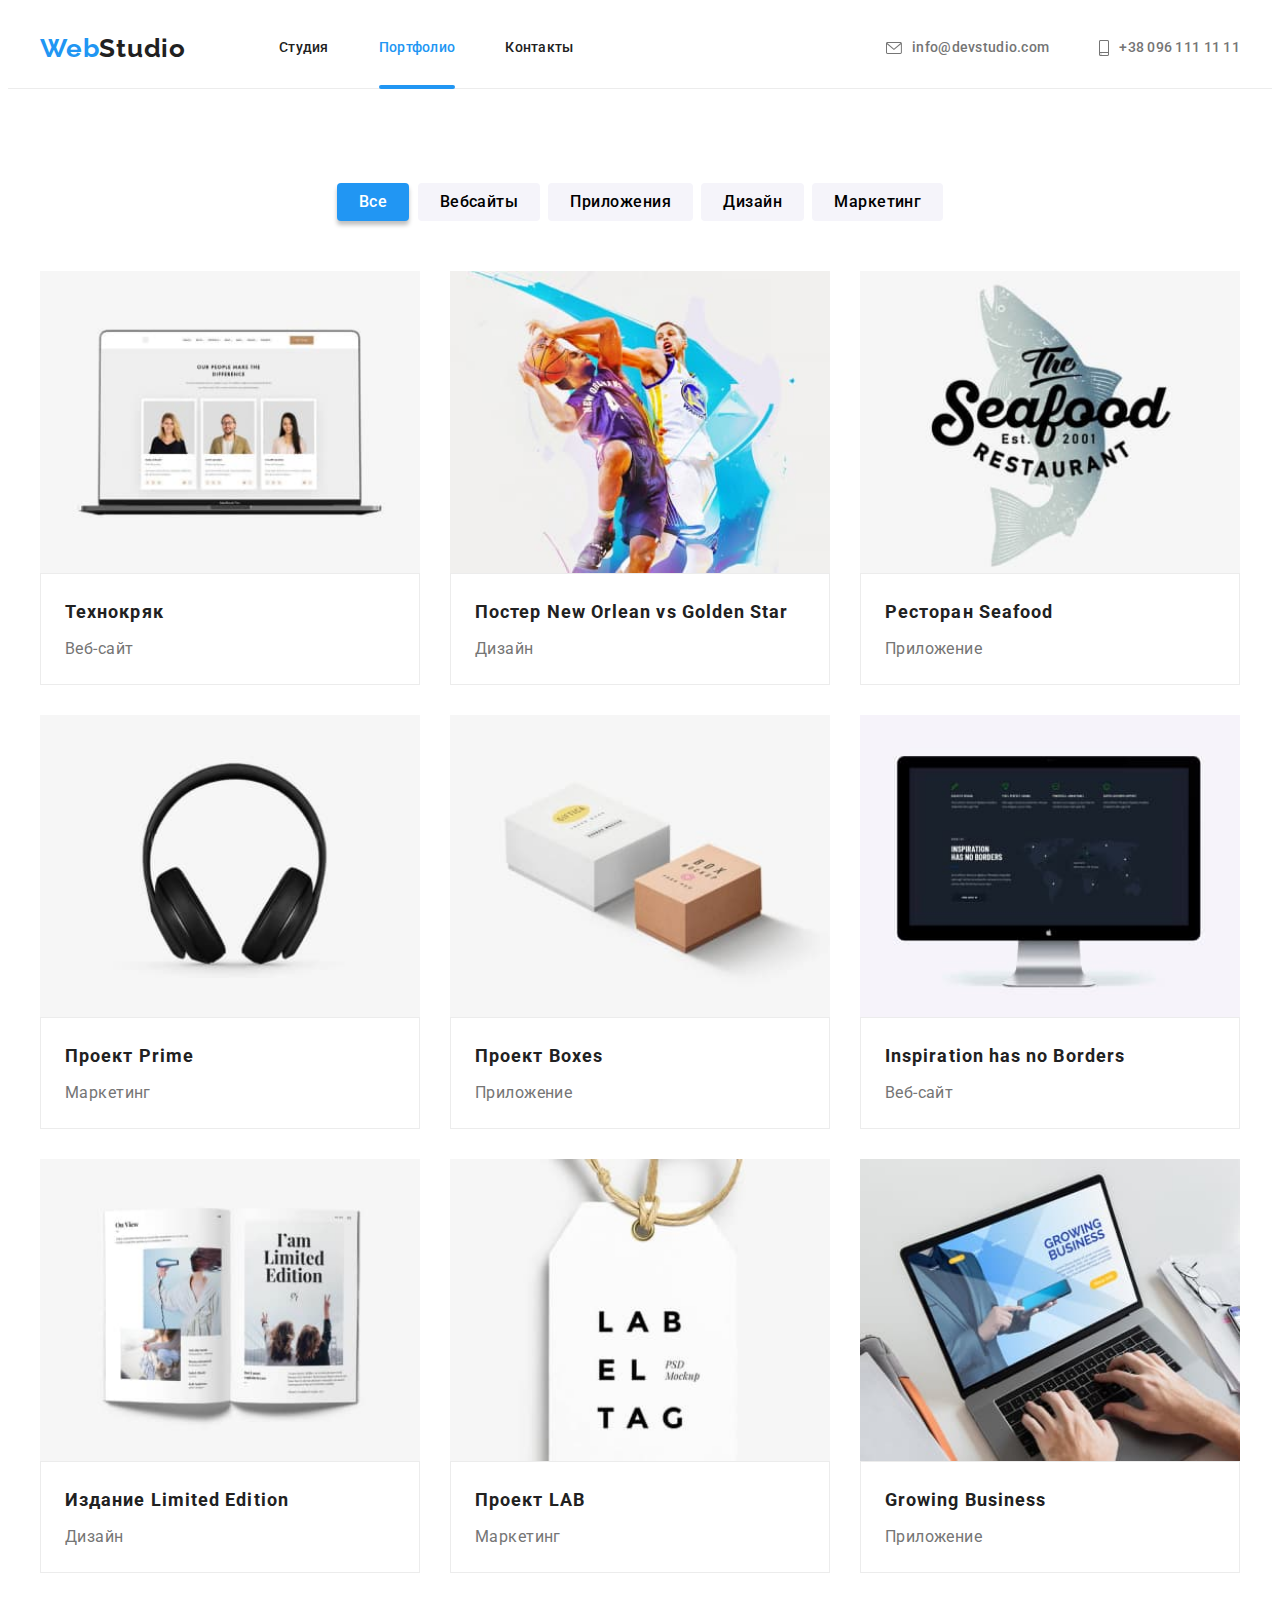
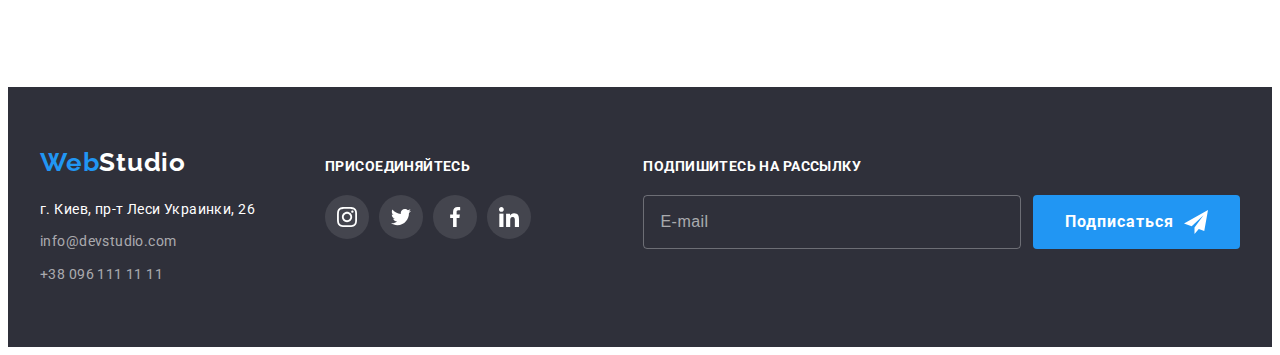
==== portfolio.html @ a0da3612 "копирует файлы проекта с предыдущей работы" ====
<!DOCTYPE html>
<html lang="ru">

<head>
    <meta http-equiv="X-UA-Compatible" content="IE=edge">
    <meta name="viewport" content="width=device-width, initial-scale=1.0">
    <title>Разработка сайтов - портфолио</title>
    <link rel="preconnect" href="https://fonts.googleapis.com">
    <link rel="preconnect" href="https://fonts.gstatic.com" crossorigin>
    <link href="https://fonts.googleapis.com/css2?family=Raleway:wght@700&family=Roboto:wght@400;500;700;900&display=swap"
    rel="stylesheet">
    <link rel="stylesheet" href="https://cdnjs.cloudflare.com/ajax/libs/modern-normalize/1.1.0/modern-normalize.min.css"
    integrity="sha512-wpPYUAdjBVSE4KJnH1VR1HeZfpl1ub8YT/NKx4PuQ5NmX2tKuGu6U/JRp5y+Y8XG2tV+wKQpNHVUX03MfMFn9Q=="
    crossorigin="anonymous" referrerpolicy="no-referrer" />
  <link rel="stylesheet" href="./css/reset.css">
  <link rel="stylesheet" href="./css/styles.css">
   
</head>

<body>
    <!-- раздел с логотипом, навигацией и контактами -->
  <header class="head">
    <div class="container header-container">
      <nav class="head-navigation">
        <a lang="en" class="link logo-link" href="./index.html">Web<span class="logo-header">Studio</span>
        </a>
        <ul class="list navigation-list">
          <li class="navigation-item"><a class="link navigation-link" href="./index.html">Студия</a></li>
          <li class="navigation-item"><a class="link navigation-link current" href="./portfolio.html">Портфолио</a></li>
          <li class="navigation-item"><a class="link navigation-link" href="">Контакты</a></li>
        </ul>
      </nav>
      <ul class="list contakts-list">
        <li class="contakts-item">
          <a class="link navigation-link" href="mailto:info@devstudio.com">
            <svg class="contakts-link-icon" width="16" height="12">
              <use href="./images/icons.svg#icon-envelope"></use>
            </svg>info@devstudio.com</a>
        </li>
        <li class="contakts-item">
          <a class="link navigation-link" href="tel:+380961111111">
            <svg class="contakts-link-icon" width="10" height="16">
              <use href="./images/icons.svg#icon-smartphone" width="10" height="16"></use>
            </svg>+38 096 111 11 11</a>
        </li>
      </ul>
    </div>
  </header>
    <!--секция - кнопки фильтры  -->
    <main class="catalog">
      <section class="section">
        <div class="container">
        <h1 class="catalog-title visually-hidden">Каталог наших работ</h1>
        <ul class="list catalog-btn-list">      
          <li class="catalog-item"><button type="button" class="catalog-button current-catalog-button">Все</button></li>
          <li class="catalog-item"><button type="button" class="catalog-button">Вебсайты</button></li>
          <li class="catalog-item"><button type="button" class="catalog-button">Приложения</button></li>
          <li class="catalog-item"><button type="button" class="catalog-button">Дизайн</button></li>
          <li class="catalog-item"><button type="button" class="catalog-button">Маркетинг</button></li>
        </ul>
        <ul class="list catalog-list">
            <li class="catalog-list-item">
                <a class="link catalog-list-item-link" href="" target="_blank" rel="noreferrer noopener nofollow">
                  <div class="catalog-item-wrap">
                    <img src="./images/portfolio1.jpg" alt="Сайт на экране раскрытого ультрабука" width="370" height="294">
                    <p class="catalog-list-img-text">Технокряк это современная площадка распространения коронавируса. Компании используют эту платформу для цифрового
                  шпионажа и атак на защищённые сервера конкурентов.</p>
                  </div>
                  <div class="catalog-list-item-caption">
                      <h2 class="title catalog-list-item-title">Технокряк</h2>
                      <p class="catalog-list-item-product">Веб-сайт</p>
                    </div>
                </a>
            </li>
            <li class="catalog-list-item">
                <a class="link catalog-list-item-link" href="" target="_blank" rel="noreferrer noopener nofollow">
                  <div class="catalog-item-wrap">
                  <img src="./images/portfolio2.jpg" alt="Два баскетболиста с мячом в прыжке" width="370" height="294">
                    <p class="catalog-list-img-text">Далеко-далеко за словесными, горами в стране гласных и согласных живут рыбные тексты. До семантика путь, знаках родного мир маленькая пояс моей домах. Парадигматическая запятой решила рукопись послушавшись обеспечивает lorem, встретил прямо от всех вопрос. Там, толку ручеек буквоград свое жизни семантика семь меня?Далеко-далеко за словесными горами в стране гласных и согласных живут рыбные тексты. Путь взгляд большого заглавных по всей ручеек приставка своих продолжил.</p>
                  </div>
                    <div class="catalog-list-item-caption">
                      <h2 class="title catalog-list-item-title">Постер New Orlean vs Golden Star</h2>
                      <p class="catalog-list-item-product">Дизайн</p>
                  </div>
                </a>
            </li>
            <li class="catalog-list-item">
                <a class="link catalog-list-item-link" href="" target="_blank" rel="noreferrer noopener nofollow">
                <div class="catalog-item-wrap">
                  <img src="./images/portfolio3.jpg" alt="Логотип ресторана на фоне рыбины" width="370" height="294">
                  <p class="catalog-list-img-text">Далеко-далеко за словесными горами в стране гласных и согласных живут рыбные тексты. Путь переписали имени ты? Щеке деревни взобравшись то диких агентство.</p>
                </div>
                  <div class="catalog-list-item-caption">
                  <h2 class="title catalog-list-item-title">Ресторан Seafood</h2>
                  <p class="catalog-list-item-product">Приложение</p>
                </div>
                </a>
            </li>
            <li class="catalog-list-item">
                <a class="link catalog-list-item-link" href="" target="_blank" rel="noreferrer noopener nofollow">
                  <div class="catalog-item-wrap">
                  <img src="./images/portfolio4.jpg" alt="Головные наушники черного цвета" width="370" height="294">
                  <p class="catalog-list-img-text">Далеко-далеко за словесными горами, в стране гласных и согласных живут рыбные тексты. Запятой родного дороге коварных рукопись всемогущая там свой не выйти.</p>
                  </div>
                  <div class="catalog-list-item-caption">
                  <h2 class="title catalog-list-item-title">Проект Prime</h2>
                  <p class="catalog-list-item-product">Маркетинг</p>
                </div>
                </a>
            </li>
            <li class="catalog-list-item">
                <a class="link catalog-list-item-link" href="" target="_blank" rel="noreferrer noopener nofollow">
                <div class="catalog-item-wrap">
                  <img src="./images/portfolio5.jpg" alt="Две прямоугольные коробки" width="370" height="294">
                  <p class="catalog-list-img-text">Далеко-далеко за словесными горами в стране гласных и согласных живут рыбные тексты. Ipsum оксмокс коварный домах рукопись даль маленький текстами рот грустный.</p>
                  </div>
                  <div class="catalog-list-item-caption">
                  <h2 class="title catalog-list-item-title">Проект Boxes</h2>
                  <p class="catalog-list-item-product">Приложение</p>
                </div>
                </a>
            </li>
            <li class="catalog-list-item">
                <a class="link catalog-list-item-link" href="" target="_blank" rel="noreferrer noopener nofollow">
                <div class="catalog-item-wrap">
                  <img src="./images/portfolio6.jpg" alt="Сайт на экране Аймак" width="370" height="294">
                  <p class="catalog-list-img-text">Далеко-далеко за словесными горами в стране гласных и согласных живут рыбные тексты. Рыбного рукописи ты своих повстречался ручеек переписали меня взгляд безопасную?</p>
                  </div>
                  <div class="catalog-list-item-caption">
                  <h2 class="title catalog-list-item-title">Inspiration has no Borders</h2>
                  <p class="catalog-list-item-product">Веб-сайт</p>
                </div>
                </a>
            </li>
            <li class="catalog-list-item">
                <a class="link catalog-list-item-link" href="" target="_blank" rel="noreferrer noopener nofollow">
                  <div class="catalog-item-wrap">
                  <img src="./images/portfolio7.jpg" alt="Раскрытая книга с иллюстрациями" width="370" height="294">
                  <p class="catalog-list-img-text">Далеко-далеко за словесными горами в стране гласных и согласных живут рыбные тексты. Последний ты коварный оксмокс на берегу имеет большой правилами заманивший своих.</p>
                  </div>
                  <div class="catalog-list-item-caption">
                  <h2 class="title catalog-list-item-title">Издание Limited Edition</h2>
                  <p class="catalog-list-item-product">Дизайн</p>
                </div>
                </a>
            </li>
            <li class="catalog-list-item">
                <a class="link catalog-list-item-link" href="" target="_blank" rel="noreferrer noopener nofollow">
                <div class="catalog-item-wrap">
                  <img src="./images/portfolio8.jpg" alt="Товарная бирка на веревочке" width="370" height="294">
                  <p class="catalog-list-img-text">Далеко-далеко за словесными горами в стране гласных и согласных живут рыбные тексты. Моей пояс жизни осталось, безопасную агентство живет собрал то своего?</p>
                  </div>
                  <div class="catalog-list-item-caption">
                  <h2 class="title catalog-list-item-title">Проект LAB</h2>
                  <p class="catalog-list-item-product">Маркетинг</p>
                </div>
                </a>
            </li>
            <li class="catalog-list-item">
                <a class="link catalog-list-item-link" href="" target="_blank" rel="noreferrer noopener nofollow">
                <div class="catalog-item-wrap">
                  <img src="./images/portfolio9.jpg" alt="Руки на клавиатуре ноутбука" width="370" height="294">
                  <p class="catalog-list-img-text">Далеко-далеко за словесными горами, в стране гласных и согласных живут
                     рыбные тексты. Океана что то там моей! Запятых подпоясал безопасную реторический власти?Далеко-далеко за словесными горами, в стране гласных и согласных живут
                    рыбные тексты. Океана что то там моей! Запятых подпоясал безопасную реторический власти?Далеко-далеко за словесными горами, в стране гласных и согласных живут
                    рыбные тексты. Океана что то там моей! Запятых подпоясал безопасную реторический власти?</p>
                 </div> 
                  <div class="catalog-list-item-caption">
                  <h2 class="title catalog-list-item-title">Growing Business</h2>
                  <p class="catalog-list-item-product">Приложение</p>
                </div>
                </a>
            </li>
        </ul>
        </div>
      </section>
    </main>
    <!-- Раздел со ссылкой-логотипом и контактными данными компании -->
  <footer class="foot">
    <div class="container foot-container">
      <div class="foot-cont-item">
        <a lang="en" class="link logo-link logo-link-bottom" href="./index.html">Web<span
            class="logo-footer">Studio</span>
        </a>
        <address class="foot-adrs">
          <ul class="list foot-adrs-list">
            <li class="foot-adrs-item">
              <a class="link foot-adrs-link" href="https://goo.gl/maps/9pCc8G5kGunAkQfJA" target="_blank"
                rel="noreferrer noopener nofollow">
                г. Киев, пр-т Леси Украинки, 26
              </a>
            </li>
            <li class="foot-adrs-item">
              <a class="link foot-adrs-link" href="mailto:info@devstudio.com">info@devstudio.com</a>
            </li>
            <li class="foot-adrs-item">
              <a class="link foot-adrs-link" href="tel:+380961111111">+38 096 111 11 11</a>
            </li>
          </ul>
        </address>
      </div>
      <div class="foot-cont-item">
        <h3 class="about-title foot-title">присоединяйтесь</h3>
        <ul class="member-social-list list">
          <li class="member-social-list-item">
            <a class="member-social-link" href="" target="_blank" rel="noreferrer noopener nofollow">
              <svg class="member-social-link-icon">
                <use href="./images/icons.svg#icon-instagram"></use>
              </svg>
            </a>
          </li>
          <li class="member-social-list-item">
            <a class="member-social-link" href="" target="_blank" rel="noreferrer noopener nofollow">
              <svg class="member-social-link-icon">
                <use href="./images/icons.svg#icon-twitter"></use>
              </svg>
            </a>
          </li>
          <li class="member-social-list-item">
            <a class="member-social-link" href="" target="_blank" rel="noreferrer noopener nofollow">
              <svg class="member-social-link-icon">
                <use href="./images/icons.svg#icon-facebook"></use>
              </svg>
            </a>
          </li>
          <li class="member-social-list-item">
            <a class="member-social-link" href="" target="_blank" rel="noreferrer noopener nofollow">
              <svg class="member-social-link-icon">
                <use href="./images/icons.svg#icon-linkedin"></use>
              </svg>
            </a>
          </li>
        </ul>
      </div>
      <div class="foot-cont-item">
        <h3 class="about-title foot-title">Подпишитесь на рассылку</h3>
        <form class="foot-subscription" action="#">
          <input type="email" class="foot-input" name="subscription-email" placeholder="E-mail" />
          <button class="btn subscription-button" type="submit">Подписаться
            <svg class="subscription-icon" width="24" height="24">
              <use href="./images/icons.svg#icon-icon-send"></use>
            </svg>
          </button>
        </form>
      </div>
    </div>
  </footer>
</body>

</html>
---- css/styles.css ----
:root {
  --textcolor: #212121;
  --textcolor2: #757575;
  --brandcolor: #2196f3;
  --backgroundcolor: #2f303a;
  --backgroundcolor2: #f5f4fa;
  --whitetextcolor: #fff;
  --herobtnfocuscolor: #188ce8;
  --footaddresscolor: rgba(255, 255, 255, 0.6);
  --footborderformcolor: rgba(255, 255, 255, 0.3);
  --sociallinkcolor: rgba(175, 177, 184, 1);
  --catalogbackgroundtext: rgba(33, 150, 243, 0.9);
  --item-background: rgba(47, 48, 58, 0.8);
  --modal-bordercolor: rgba(33, 33, 33, 0.2);
  --placeholder-color: rgba(117, 117, 117, 0.5);
  --transition1: 250ms cubic-bezier(0.4, 0, 0.2, 1);
}

body {
  font-family: 'Roboto', sans-serif;
  font-size: 14px;
  line-height: 1.71;
  letter-spacing: 00.03em;
  color: var(--textcolor2);
}

.link {
  text-decoration: none;
  color: inherit;
}

.visually-hidden {
  position: absolute;
  white-space: nowrap;
  width: 1px;
  height: 1px;
  overflow: hidden;
  border: 0;
  padding: 0;
  clip: rect(0 0 0 0);
  clip-path: inset(50%);
  margin: -1px;
}

.navigation-list {
  color: var(--textcolor);
}

.navigation-link {
  font-weight: 500;
  font-size: 14px;
  line-height: 1.14;
  letter-spacing: 0.02em;
  padding-top: 32px;
  padding-bottom: 32px;
  display: flex;
  align-items: center;
  transition: color var(--transition1);
}

.navigation-link:hover,
.navigation-link:focus {
  color: var(--brandcolor);
}
.current {
  color: var(--brandcolor);
  position: relative;
}

.current::after {
  content: '';
  width: 100%;
  height: 4px;
  border-radius: 2px;
  position: absolute;
  left: 0;
  bottom: 0;
  background-color: var(--brandcolor);
  margin-bottom: -1px;
}

.contakts-link-icon {
  margin-right: 10px;
  fill: currentColor;
}

.hero-title {
  font-weight: 900;
  font-size: 44px;
  line-height: 1.36;
  letter-spacing: 0.06em;
  text-transform: uppercase;
  max-width: 700px;
  margin-right: auto;
  margin-left: auto;
  margin-bottom: 30px;
}

.section-title {
  font-size: 36px;
  line-height: 1.17;
  text-align: center;
  color: var(--textcolor);
  margin-bottom: 50px;
}
.about-title {
  font-size: 14px;
  line-height: 1.14;
  text-transform: uppercase;
  margin-bottom: 10px;
}

.title {
  color: var(--textcolor);
}

.collective-item {
  font-size: 16px;
  line-height: 1.19;
  text-align: center;
  letter-spacing: 0.03em;
}
.collective-member {
  font-weight: 500;
  color: var(--textcolor);
  margin-bottom: 10px;
  font-size: 16px;
}

.collective {
  background-color: var(--backgroundcolor2);
  max-width: 1600px;
  margin: auto;
}
.collective-item {
  background-color: var(--whitetextcolor);
}
.logo-link {
  font-family: Raleway;
  font-weight: bold;
  font-size: 26px;
  line-height: 1.19;
  letter-spacing: 0.03em;
  color: var(--brandcolor);
}

.logo-header {
  color: var(--textcolor);
}
.logo-footer {
  color: var(--whitetextcolor);
}

.foot-adrs {
  font-style: normal;
}
.foot-adrs-item:not(:last-child) {
  margin-bottom: 9px;
}

.foot-adrs-link[target='_blank'] {
  color: var(--whitetextcolor);
}

.foot-adrs-link {
  color: var(--footaddresscolor);
  transition: color var(--transition1);
}

.foot-adrs-link:hover,
.foot-adrs-link:focus {
  color: var(--brandcolor);
}
.foot-title {
  color: var(--whitetextcolor);
  margin-bottom: 20px;
}
.foot-container {
  display: flex;
  align-items: baseline;
}
.foot-cont-item:last-child {
  margin-left: auto;
}
.foot-cont-item:not(:last-child) {
  margin-right: 70px;
}
.foot-subscription {
  display: flex;
}
.foot-input {
  width: 358px;
  height: 50px;
  border: 1px solid var(--footborderformcolor);
  border-radius: 4px;
  padding-left: 16px;
  color: var(--whitetextcolor);
  background-color: transparent;
  font-size: 16px;
  line-height: 1.25;
  letter-spacing: 0.03em;
  margin-right: 12px;
  transition: border-color var(--transition1);
  outline: none;
}
.foot-input::placeholder {
  color: var(--footaddresscolor);
}
.subscription-button {
  padding: 10px 28px;
  display: flex;
  align-items: center;
  text-align: center;
  color: var(--whitetextcolor);
}
.subscription-icon {
  margin-left: 10px;
}

.btn {
  font-family: inherit;
  font-weight: bold;
  font-size: 16px;
  line-height: 1.87;
  letter-spacing: 0.06em;
  color: var(--whitetextcolor);
  background-color: var(--brandcolor);
  cursor: pointer;
  padding: 10px 32px;
  border: none;
  border-radius: 4px;
  transition: background-color var(--transition1), box-shadow var(--transition1);
}

.btn:focus,
.btn:hover {
  background-color: var(--herobtnfocuscolor);
  box-shadow: 0px 4px 4px rgba(0, 0, 0, 0.15);
}

.catalog-list-item-title {
  font-size: 18px;
  line-height: 2;
  letter-spacing: 0.06em;
  margin-bottom: 4px;
}

.catalog-list-item-product {
  font-size: 16px;
  line-height: 1.87;
}

.catalog-button {
  font-family: inherit;
  background-color: var(--backgroundcolor2);
  cursor: pointer;
  font-weight: 500;
  font-size: 16px;
  line-height: 1.63;
  letter-spacing: 0.03em;
  border: none;
  border-radius: 4px;
  padding: 6px 22px;
  transition: color var(--transition1), box-shadow var(--transition1),
    background-color var(--transition1);
}

.catalog-button:hover,
.catalog-button:focus,
.current-catalog-button {
  background-color: var(--brandcolor);
  color: var(--whitetextcolor);
  box-shadow: 0px 4px 4px 0px rgba(0, 0, 0, 0.25);
}

.section {
  padding-top: 94px;
  padding-bottom: 94px;
}

.container {
  width: 1200px;
  padding-left: 15px;
  padding-right: 15px;
  margin: 0 auto;
}

.head {
  border-bottom: 1px solid #ececec;
}
.head .logo-link {
  margin-right: 93px;
}
.hero {
  color: var(--whitetextcolor);
  text-align: center;
  padding-top: 200px;
  padding-bottom: 200px;
  background-image: linear-gradient(rgba(47, 48, 58, 0.4), rgba(47, 48, 58, 0.4)),
    url(../images/hero.jpg);
  background-repeat: no-repeat;
  background-position: center;
  background-size: cover, auto;
  max-width: 1600px;
  margin: 0 auto;
}

.activity {
  padding-top: 0;
}

.foot {
  padding-bottom: 60px;
  padding-top: 60px;
  background-color: var(--backgroundcolor);
  color: var(--whitetextcolor);
  margin: 0 auto;
}

.catalog {
  padding-top: 0;
  padding-bottom: 20px;
}

.about-list {
  display: flex;
  flex-wrap: wrap;
  margin-left: -30px;
  margin-top: -30px;
}
.about-item {
  flex-basis: calc(100% / 4 - 30px);
  margin-top: 30px;
  margin-left: 30px;
}

.about-box-icon {
  background-color: var(--backgroundcolor2);
  border-radius: 4px;
  margin-bottom: 30px;
  text-align: center;
  padding: 25px 100px;
}

.activity-list {
  display: flex;
  flex-wrap: wrap;
  margin-left: -30px;
  margin-top: -30px;
}

.activity-item {
  margin-left: 30px;
  margin-top: 30px;
  flex-basis: calc(100% / 3 - 30px);

  position: relative;
}
.activity-item-text {
  font-size: 14px;
  line-height: 1.14;
  letter-spacing: 0.03em;
  text-transform: uppercase;
  text-align: center;
  position: absolute;
  padding: 27px;
  width: 100%;

  bottom: 0;
  background-color: var(--item-background);
  color: var(--whitetextcolor);
}

.collective-list {
  display: flex;
  flex-wrap: wrap;
  margin-left: -30px;
  margin-top: -30px;
}

.collective-item {
  margin-left: 30px;
  margin-top: 30px;
  flex-basis: calc(100% / 4 - 30px);
  border-bottom-left-radius: 5px;
  border-bottom-right-radius: 5px;
  box-shadow: 0 5px 5px -5px rgba(0, 0, 0, 0.5);
}
.collective-member-caption {
  padding-top: 30px;
  padding-bottom: 30px;
}
.member-social-list {
  display: flex;
  justify-content: center;
}
.member-social-list-item + .member-social-list-item {
  margin-left: 10px;
}
.member-social-link {
  width: 44px;
  height: 44px;
  background-color: var(--whitetextcolor);
  display: flex;
  justify-content: center;
  align-items: center;
  border-radius: 50%;
  transition: background-color var(--transition1);
}
.foot .member-social-link {
  background-color: rgba(255, 255, 255, 0.1);
}
.member-social-link-icon {
  width: 20px;
  height: 20px;
  fill: var(--sociallinkcolor);
  transition: fill var(--transition1);
}
.foot .member-social-link-icon {
  fill: var(--whitetextcolor);
}

.member-social-link:hover,
.member-social-link:focus {
  background-color: var(--brandcolor);
}
.member-social-link:hover .member-social-link-icon,
.member-social-link:focus .member-social-link-icon {
  fill: var(--whitetextcolor);
}
.collective-member-prof {
  margin-bottom: 16px;
}
.customer-section {
  padding-top: 94px;
  padding-bottom: 94px;
}
.customer-list {
  display: flex;
  flex-wrap: wrap;
  margin-left: -30px;
  margin-top: -30px;
}
.customer-list-item {
  margin-left: 30px;
  margin-top: 30px;
  flex-basis: calc(100% / 6 - 30px);
}
.customer-list-item-link {
  display: flex;
  align-items: center;
  justify-content: center;
  width: 100%;
  height: 92px;
  border-radius: 4px;
  border: 1px solid var(--sociallinkcolor);
  color: var(--sociallinkcolor);
  transition: color var(--transition1), border var(--transition1);
}

.customer-list-item-link-icon {
  fill: currentColor;
}

.customer-list-item-link:hover,
.customer-list-item-link:focus {
  color: var(--brandcolor);
  border: 1px solid var(--brandcolor);
}

.header-container {
  display: flex;
  align-items: center;
}

.head-navigation {
  display: flex;
  align-items: center;
}
.navigation-list {
  display: flex;
  align-items: center;
}

.contakts-list {
  display: inline-flex;
  align-items: center;
  margin-left: auto;
}

.navigation-item:not(:last-child),
.contakts-item:not(:last-child) {
  margin-right: 50px;
}

.catalog-btn-list {
  display: flex;
  justify-content: center;
  margin-bottom: 50px;
}
.catalog-item {
  min-width: 73px;
  min-height: 38px;
  border-radius: 4px;
}
.catalog-item:not(:last-child) {
  margin-right: 8px;
}

.catalog-list {
  display: flex;
  flex-wrap: wrap;
  margin-left: -30px;
  margin-top: -30px;
}
.catalog-list-item {
  margin-left: 30px;
  margin-top: 30px;
  flex-basis: calc(100% / 3 - 30px);
}
.catalog-list-item-link:hover .catalog-list-img-text,
.catalog-list-item-link:focus .catalog-list-img-text {
  transform: translateY(0);
}
.catalog-item-wrap {
  position: relative;
  overflow: hidden;
}
.catalog-list-img-text {
  position: absolute;
  top: 0;
  left: 0;
  background-color: var(--catalogbackgroundtext);
  color: var(--whitetextcolor);
  font-size: 18px;
  line-height: 1.55;
  padding: 63px 24px;
  height: 100%;
  transform: translateY(100%);
  transition: transform var(--transition1);
  overflow: auto;
}
.catalog-list-img-text::-webkit-scrollbar {
  width: 5px;
}

.catalog-list-img-text::-webkit-scrollbar-track {
  box-shadow: inset 0 0 6px rgba(0, 0, 0, 0.3);
}

.catalog-list-img-text::-webkit-scrollbar-thumb {
  background-color: var(--whitetextcolor);
  outline: 1px solid var(--textcolor2);
}
.catalog-list-item-link {
  display: flex;
  flex-direction: column;
  transition: box-shadow var(--transition1);
}

.catalog-list-item-link:hover,
.catalog-list-item-link:focus {
  box-shadow: 0px 1px 1px rgba(0, 0, 0, 0.12), 0px 4px 4px rgba(0, 0, 0, 0.06),
    1px 4px 6px rgba(0, 0, 0, 0.16);
}
.catalog-list-item-caption {
  padding: 20px 24px;
  border: 1px solid #ececec;
}
.foot .logo-link {
  margin-bottom: 20px;
  display: inline-block;
}

.backdrop {
  width: 100vw;
  height: 100vh;
  top: 0;
  position: fixed;
  background-color: hsla(0, 0%, 0%, 0.2);
  z-index: 1;
  opacity: 1;
  transition: opacity var(--transition1), visibility var(--transition1);
}
.backdrop.is-hidden {
  opacity: 0;
  pointer-events: none;
  visibility: hidden;
}
.backdrop.is-hidden .modal {
  transform: translate(-50%, -50%) scale(0.3);
}

.modal {
  width: 528px;
  min-height: 581px;
  background-color: var(--whitetextcolor);
  position: absolute;
  top: 50%;
  left: 50%;
  transform: translate(-50%, -50%) scale(1);
  border-radius: 4px;
  box-shadow: 0px 4px 4px 0px rgba(0, 0, 0, 0.25);
  transition: transform var(--transition1);
  padding: 40px;
}

.modal-close {
  width: 30px;
  height: 30px;
  border: 1px solid rgba(0, 0, 0, 0.1);
  border-radius: 50%;
  background-color: transparent;
  display: flex;
  align-items: center;
  justify-content: center;
  position: absolute;
  top: 8px;
  right: 8px;
  transition: border-color var(--transition1);
  outline: none;
}
.modal-close-icon {
  transition: fill var(--transition1);
}
.modal-close:focus,
.modal-close:hover {
  border-color: var(--brandcolor);
}
.modal-close:focus,
.modal-close:hover .modal-close-icon {
  fill: var(--brandcolor);
}

.is-hidden {
  opacity: 0;
  pointer-events: none;
  visibility: hidden;
}

.modal-text {
  text-align: center;
  font-weight: 700;
  font-size: 20px;
  line-height: 1.15;
  color: var(--textcolor);
  margin-bottom: 12px;
}
.form-field {
  margin-bottom: 10px;
}

.form-input {
  width: 100%;
  height: 40px;
  border: 1px solid var(--modal-bordercolor);
  border-radius: 4px;
  padding-left: 42px;
  color: var(--textcolor);
  transition: border-color var(--transition1);
  outline: none;
}
.form-input:focus,
.form-text:focus,
.form-input:hover,
.form-text:hover,
.foot-input:hover,
.foot-input:focus {
  border-color: var(--brandcolor);
}
.form-input:focus + .input-icon,
.form-input:hover + .input-icon {
  fill: var(--brandcolor);
}
.form-text::placeholder {
  color: var(--placeholder-color);
}
.input-text {
  font-size: 12px;
  line-height: 1.17;
  letter-spacing: 0.01em;
  display: block;
  margin-bottom: 4px;
}
.form-text {
  width: 100%;
  height: 120px;
  border: 1px solid var(--modal-bordercolor);
  border-radius: 4px;
  padding-left: 16px;
  padding-top: 10px;
  color: var(--textcolor);
  resize: none;
  outline: none;
}
.form-textarea {
  margin-bottom: 20px;
}
.modal-button {
  padding: 10px 55px;
  display: block;
  margin: 0 auto;
}

.input-wrap {
  position: relative;
}
.input-icon {
  position: absolute;
  left: 12px;
  top: 50%;
  transform: translateY(-50%);
  transition: fill var(--transition1);
}
.agreement-link {
  color: var(--brandcolor);
  text-decoration-line: underline;
}
.checkbox-field {
  margin-bottom: 30px;
}
.checkbox-input:checked + .check-text .checkbox-wrap {
  background-color: var(--brandcolor);
  border: none;
}
.checkbox-input:focus + .check-text .checkbox-wrap {
  border-color: var(--brandcolor);
}
.checkbox-wrap {
  width: 16px;
  height: 15px;
  border: 2px solid var(--textcolor);
  border-radius: 2px;
  margin-right: 8px;
  display: flex;
  align-items: center;
  justify-content: center;
  transition: border-color var(--transition1);
}
.checkbox-wrap:hover {
  border-color: var(--brandcolor);
}

.check-text {
  text-shadow: 0px 4px 4px rgba(0, 0, 0, 0.25);
  display: flex;
  align-items: center;
  justify-content: center;
}
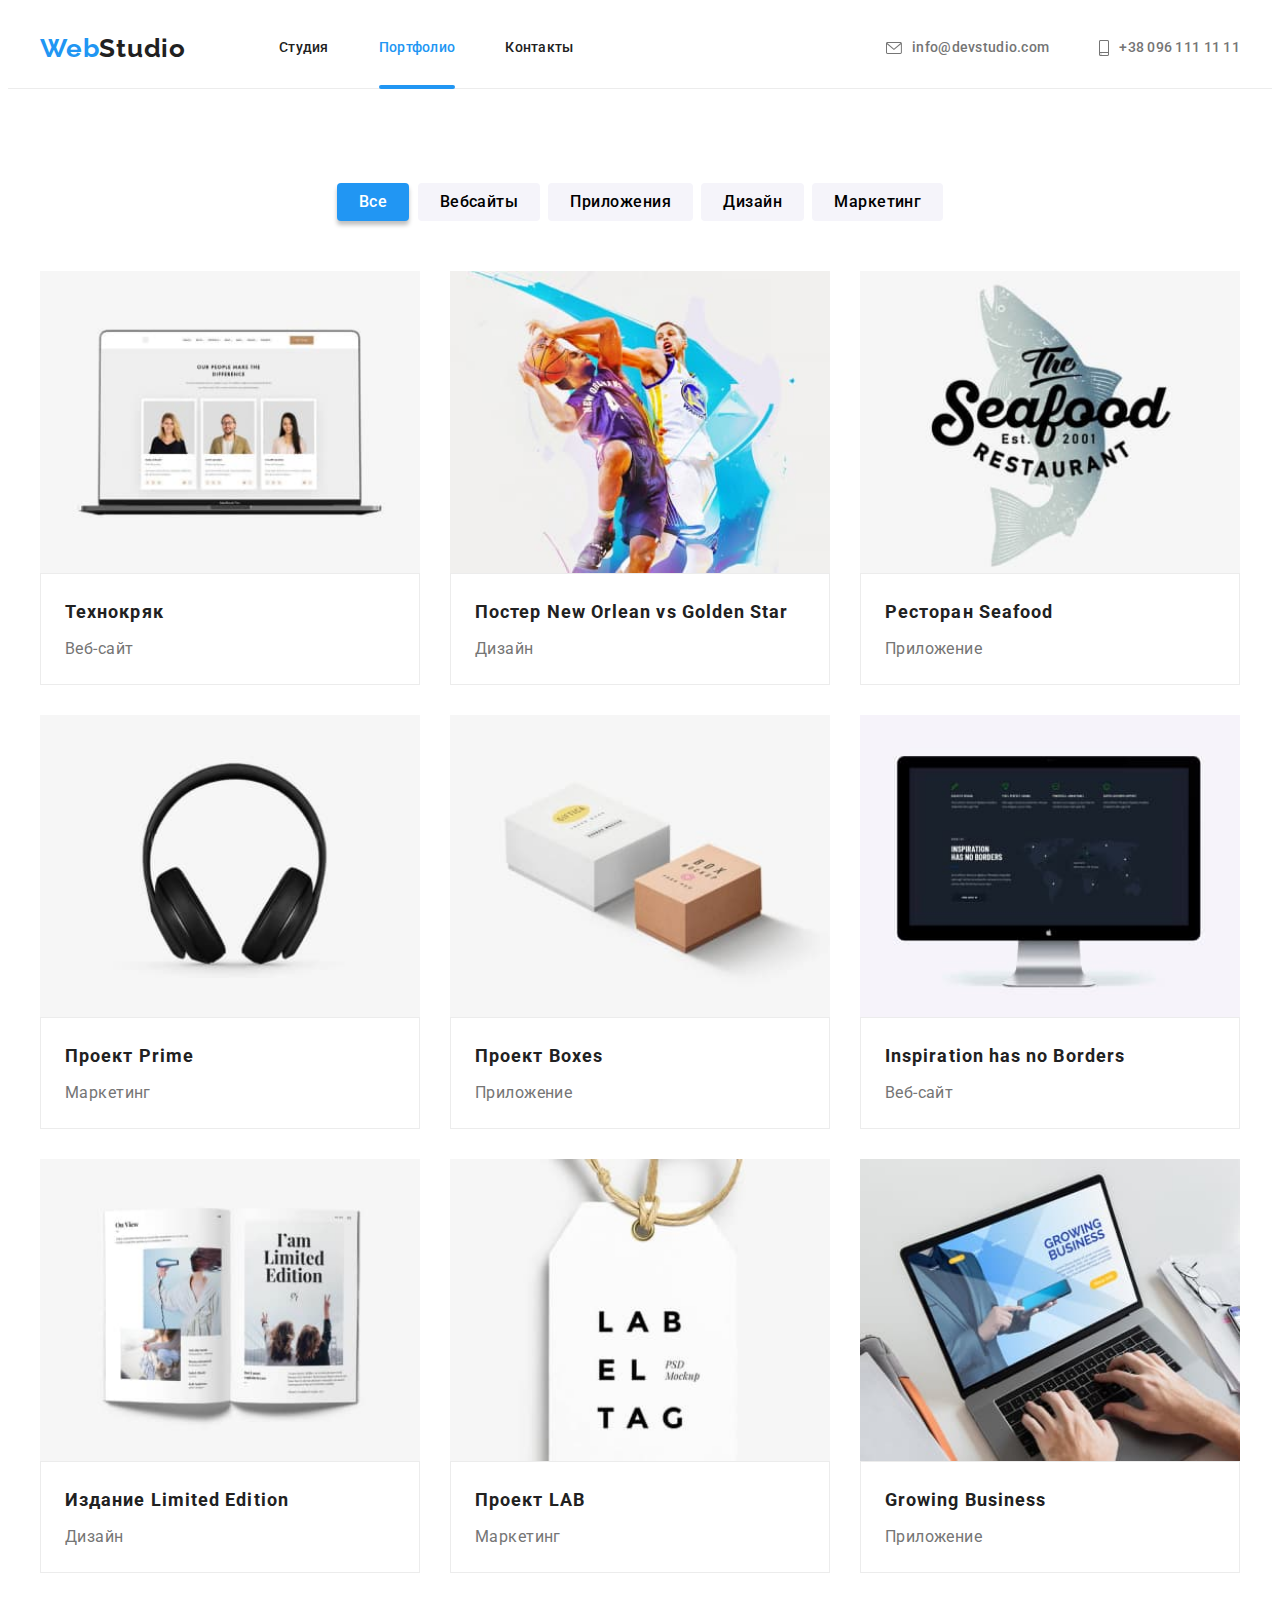
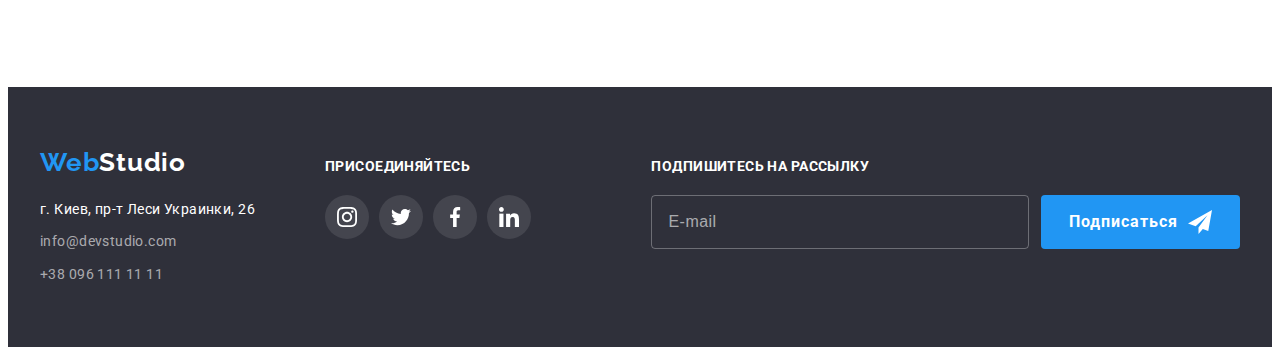
==== commit 552a3d5c: "подключает SASS" ====
--- a/portfolio.html
+++ b/portfolio.html
@@ -12,8 +12,9 @@
     <link rel="stylesheet" href="https://cdnjs.cloudflare.com/ajax/libs/modern-normalize/1.1.0/modern-normalize.min.css"
     integrity="sha512-wpPYUAdjBVSE4KJnH1VR1HeZfpl1ub8YT/NKx4PuQ5NmX2tKuGu6U/JRp5y+Y8XG2tV+wKQpNHVUX03MfMFn9Q=="
     crossorigin="anonymous" referrerpolicy="no-referrer" />
-  <link rel="stylesheet" href="./css/reset.css">
-  <link rel="stylesheet" href="./css/styles.css">
+  
+ 
+  <link rel="stylesheet" href="./css/main.min.css">
    
 </head>
 
@@ -46,13 +47,13 @@
       </ul>
     </div>
   </header>
-    <!--секция - кнопки фильтры  -->
+    <!--catalog  -->
     <main class="catalog">
       <section class="section">
         <div class="container">
         <h1 class="catalog-title visually-hidden">Каталог наших работ</h1>
         <ul class="list catalog-btn-list">      
-          <li class="catalog-item"><button type="button" class="catalog-button current-catalog-button">Все</button></li>
+          <li class="catalog-item"><button type="button" class="catalog-button catalog-button-current">Все</button></li>
           <li class="catalog-item"><button type="button" class="catalog-button">Вебсайты</button></li>
           <li class="catalog-item"><button type="button" class="catalog-button">Приложения</button></li>
           <li class="catalog-item"><button type="button" class="catalog-button">Дизайн</button></li>
--- a/css/main.min.css
+++ b/css/main.min.css
@@ -0,0 +1,2 @@
+:root{--textcolor: #212121;--textcolor2: #757575;--brandcolor: #2196f3;--backgroundcolor: #2f303a;--backgroundcolor2: #f5f4fa;--whitetextcolor: #fff;--herobtnfocuscolor: #188ce8;--footaddresscolor: rgba(255, 255, 255, 0.6);--footborderformcolor: rgba(255, 255, 255, 0.3);--sociallinkcolor: rgba(175, 177, 184, 1);--catalogbackgroundtext: rgba(33, 150, 243, 0.9);--item-background: rgba(47, 48, 58, 0.8);--modal-bordercolor: rgba(33, 33, 33, 0.2);--placeholder-color: rgba(117, 117, 117, 0.5);--transition1: 250ms cubic-bezier(0.4, 0, 0.2, 1)}.visually-hidden{position:absolute;white-space:nowrap;width:1px;height:1px;overflow:hidden;border:0;padding:0;clip:rect(0 0 0 0);clip-path:inset(50%);margin:-1px}p,h1,h2,h3,h4,h5,h6{margin:0}ul,ol{margin:0;padding:0;padding-left:0}img{display:block;width:100%;height:auto}button{cursor:pointer}body{font-family:'Roboto', sans-serif;font-size:14px;line-height:1.71;letter-spacing:00.03em;color:var(--textcolor2)}.section{padding-top:94px;padding-bottom:94px}.title{color:var(--textcolor)}.section-title{font-size:36px;line-height:1.17;text-align:center;color:var(--textcolor);margin-bottom:50px}.link{text-decoration:none;color:inherit}.list{list-style:none}.member-social-list{display:flex;justify-content:center}.member-social-list-item+.member-social-list-item{margin-left:10px}.member-social-link-icon{width:20px;height:20px;fill:var(--sociallinkcolor);transition:fill var(--transition1)}.member-social-link:hover .member-social-link-icon,.member-social-link:focus .member-social-link-icon{fill:var(--whitetextcolor)}.foot .member-social-link-icon{fill:var(--whitetextcolor)}.foot .member-social-link{background-color:rgba(255,255,255,0.1)}.member-social-link{width:44px;height:44px;background-color:var(--whitetextcolor);display:flex;justify-content:center;align-items:center;border-radius:50%;transition:background-color var(--transition1)}.member-social-link:hover,.member-social-link:focus{background-color:var(--brandcolor)}.container{width:1200px;padding-left:15px;padding-right:15px;margin:0 auto}.logo-link{font-family:Raleway;font-weight:bold;font-size:26px;line-height:1.19;letter-spacing:0.03em;color:var(--brandcolor)}.logo-header{color:var(--textcolor)}.head .logo-link{margin-right:93px}.foot .logo-link{margin-bottom:20px;display:inline-block}.logo-footer{color:var(--whitetextcolor)}.head{border-bottom:1px solid #ececec}.header-container{display:flex;align-items:center}.head-navigation{display:flex;align-items:center}.navigation-list{display:flex;align-items:center}.contakts-list{display:inline-flex;align-items:center;margin-left:auto}.navigation-item:not(:last-child){margin-right:50px}.contakts-item:not(:last-child){margin-right:50px}.navigation-list{color:var(--textcolor)}.navigation-link{font-weight:500;font-size:14px;line-height:1.14;letter-spacing:0.02em;padding-top:32px;padding-bottom:32px;display:flex;align-items:center;transition:color var(--transition1)}.navigation-link:hover,.navigation-link:focus{color:var(--brandcolor)}.current{color:var(--brandcolor);position:relative}.current::after{content:'';width:100%;height:4px;border-radius:2px;position:absolute;left:0;bottom:0;background-color:var(--brandcolor);margin-bottom:-1px}.contakts-link-icon{margin-right:10px;fill:currentColor}.hero{color:var(--whitetextcolor);text-align:center;padding-top:200px;padding-bottom:200px;background-image:linear-gradient(rgba(47,48,58,0.4), rgba(47,48,58,0.4)),url(../images/hero.jpg);background-repeat:no-repeat;background-position:center;background-size:cover, auto;max-width:1600px;margin:0 auto}.hero-title{font-weight:900;font-size:44px;line-height:1.36;letter-spacing:0.06em;text-transform:uppercase;max-width:700px;margin-right:auto;margin-left:auto;margin-bottom:30px}.btn{font-family:inherit;font-weight:bold;font-size:16px;line-height:1.87;letter-spacing:0.06em;color:var(--whitetextcolor);background-color:var(--brandcolor);cursor:pointer;padding:10px 32px;border:none;border-radius:4px;transition:background-color var(--transition1),box-shadow var(--transition1)}.btn:focus,.btn:hover{background-color:var(--herobtnfocuscolor);box-shadow:0px 4px 4px rgba(0,0,0,0.15)}.subscription-button{padding:10px 28px;display:flex;align-items:center;text-align:center;color:var(--whitetextcolor)}.modal-button{padding:10px 55px;display:block;margin:0 auto}.about-title{font-size:14px;line-height:1.14;text-transform:uppercase;margin-bottom:10px}.about-list{display:flex;flex-wrap:wrap;margin-left:-30px;margin-top:-30px}.about-item{flex-basis:calc(100% / 4 - 30px);margin-top:30px;margin-left:30px}.about-box-icon{background-color:var(--backgroundcolor2);border-radius:4px;margin-bottom:30px;text-align:center;padding:25px 100px}.activity{padding-top:0}.activity-list{display:flex;flex-wrap:wrap;margin-left:-30px;margin-top:-30px}.activity-item{margin-left:30px;margin-top:30px;flex-basis:calc(100% / 3 - 30px);position:relative}.activity-item-text{font-size:14px;line-height:1.14;letter-spacing:0.03em;text-transform:uppercase;text-align:center;position:absolute;padding:27px;width:100%;bottom:0;background-color:var(--item-background);color:var(--whitetextcolor)}.collective{background-color:var(--backgroundcolor2);max-width:1600px;margin:auto}.collective-list{display:flex;flex-wrap:wrap;margin-left:-30px;margin-top:-30px}.collective-item{font-size:16px;line-height:1.19;text-align:center;letter-spacing:0.03em;background-color:var(--whitetextcolor)}.collective-member{font-weight:500;color:var(--textcolor);margin-bottom:10px;font-size:16px}.collective-item{margin-left:30px;margin-top:30px;flex-basis:calc(100% / 4 - 30px);border-bottom-left-radius:5px;border-bottom-right-radius:5px;box-shadow:0 5px 5px -5px rgba(0,0,0,0.5)}.collective-member-caption{padding-top:30px;padding-bottom:30px}.collective-member-prof{margin-bottom:16px}.customer-section{padding-top:94px;padding-bottom:94px}.customer-list{display:flex;flex-wrap:wrap;margin-left:-30px;margin-top:-30px}.customer-list-item{margin-left:30px;margin-top:30px;flex-basis:calc(100% / 6 - 30px)}.customer-list-item-link-icon{fill:currentColor}.customer-list-item-link{display:flex;align-items:center;justify-content:center;width:100%;height:92px;border-radius:4px;border:1px solid var(--sociallinkcolor);color:var(--sociallinkcolor);transition:color var(--transition1),border var(--transition1)}.customer-list-item-link:hover,.customer-list-item-link:focus{color:var(--brandcolor);border:1px solid var(--brandcolor)}.foot{padding-bottom:60px;padding-top:60px;background-color:var(--backgroundcolor);color:var(--whitetextcolor);margin:0 auto}.foot-adrs{font-style:normal}.foot-adrs-item:not(:last-child){margin-bottom:9px}.foot-adrs-link[target='_blank']{color:var(--whitetextcolor)}.foot-adrs-link{color:var(--footaddresscolor);transition:color var(--transition1)}.foot-adrs-link:hover,.foot-adrs-link:focus{color:var(--brandcolor)}.foot-title{color:var(--whitetextcolor);margin-bottom:20px}.foot-container{display:flex;align-items:baseline}.foot-cont-item:last-child{margin-left:auto}.foot-cont-item:not(:last-child){margin-right:70px}.foot-subscription{display:flex}.foot-input{width:358px;height:50px;border:1px solid var(--footborderformcolor);border-radius:4px;padding-left:16px;color:var(--whitetextcolor);background-color:transparent;font-size:16px;line-height:1.25;letter-spacing:0.03em;margin-right:12px;transition:border-color var(--transition1);outline:none}.foot-input::placeholder{color:var(--footaddresscolor)}.foot-input:hover,.foot-input:focus{border-color:var(--brandcolor)}.subscription-icon{margin-left:10px}.catalog-button{font-family:inherit;background-color:var(--backgroundcolor2);cursor:pointer;font-weight:500;font-size:16px;line-height:1.63;letter-spacing:0.03em;border:none;border-radius:4px;padding:6px 22px;transition:color var(--transition1),box-shadow var(--transition1),background-color var(--transition1)}.catalog-button:hover,.catalog-button:focus,.catalog-button-current{background-color:var(--brandcolor);color:var(--whitetextcolor);box-shadow:0px 4px 4px 0px rgba(0,0,0,0.25)}.catalog-list-item-title{font-size:18px;line-height:2;letter-spacing:0.06em;margin-bottom:4px}.catalog-list-item-product{font-size:16px;line-height:1.87}.catalog{padding-top:0;padding-bottom:20px}.catalog-btn-list{display:flex;justify-content:center;margin-bottom:50px}.catalog-item{min-width:73px;min-height:38px;border-radius:4px}.catalog-item:not(:last-child){margin-right:8px}.catalog-list{display:flex;flex-wrap:wrap;margin-left:-30px;margin-top:-30px}.catalog-list-item{margin-left:30px;margin-top:30px;flex-basis:calc(100% / 3 - 30px)}.catalog-item-wrap{position:relative;overflow:hidden}.catalog-list-img-text{position:absolute;top:0;left:0;background-color:var(--catalogbackgroundtext);color:var(--whitetextcolor);font-size:18px;line-height:1.55;padding:63px 24px;height:100%;transform:translateY(100%);transition:transform var(--transition1);overflow:auto}.catalog-list-img-text::-webkit-scrollbar{width:5px}.catalog-list-img-text::-webkit-scrollbar-track{box-shadow:inset 0 0 6px rgba(0,0,0,0.3)}.catalog-list-img-text::-webkit-scrollbar-thumb{background-color:var(--whitetextcolor);outline:1px solid var(--textcolor2)}.catalog-list-item-link:hover .catalog-list-img-text,.catalog-list-item-link:focus .catalog-list-img-text{transform:translateY(0)}.catalog-list-item-link{display:flex;flex-direction:column;transition:box-shadow var(--transition1)}.catalog-list-item-link:hover,.catalog-list-item-link:focus{box-shadow:0px 1px 1px rgba(0,0,0,0.12),0px 4px 4px rgba(0,0,0,0.06),1px 4px 6px rgba(0,0,0,0.16)}.catalog-list-item-caption{padding:20px 24px;border:1px solid #ececec}.backdrop{width:100vw;height:100vh;top:0;position:fixed;background-color:rgba(0,0,0,0.2);z-index:1;opacity:1;transition:opacity var(--transition1),visibility var(--transition1)}.is-hidden{opacity:0;pointer-events:none;visibility:hidden}.backdrop.is-hidden .modal{transform:translate(-50%, -50%) scale(0.3)}.modal{width:528px;min-height:581px;background-color:var(--whitetextcolor);position:absolute;top:50%;left:50%;transform:translate(-50%, -50%) scale(1);border-radius:4px;box-shadow:0px 4px 4px 0px rgba(0,0,0,0.25);transition:transform var(--transition1);padding:40px}.modal-close-icon{transition:fill var(--transition1)}.modal-close:focus .modal-close-icon,.modal-close:hover .modal-close-icon{fill:var(--brandcolor)}.modal-close{width:30px;height:30px;border:1px solid rgba(0,0,0,0.1);border-radius:50%;background-color:transparent;display:flex;align-items:center;justify-content:center;position:absolute;top:8px;right:8px;transition:border-color var(--transition1);outline:none}.modal-close:focus,.modal-close:hover{border-color:var(--brandcolor)}.modal-text{text-align:center;font-weight:700;font-size:20px;line-height:1.15;color:var(--textcolor);margin-bottom:12px}.form-field{margin-bottom:10px}.form-input{width:100%;height:40px;border:1px solid var(--modal-bordercolor);border-radius:4px;padding-left:42px;color:var(--textcolor);transition:border-color var(--transition1);outline:none}.form-input:focus,.form-input:hover{border-color:var(--brandcolor)}.input-text{font-size:12px;line-height:1.17;letter-spacing:0.01em;display:block;margin-bottom:4px}.form-text{width:100%;height:120px;border:1px solid var(--modal-bordercolor);border-radius:4px;padding-left:16px;padding-top:10px;color:var(--textcolor);resize:none;outline:none}.form-text:focus,.form-text:hover{border-color:var(--brandcolor)}.form-text::placeholder{color:var(--placeholder-color)}.form-textarea{margin-bottom:20px}.input-wrap{position:relative}.input-icon{position:absolute;left:12px;top:50%;transform:translateY(-50%);transition:fill var(--transition1)}.form-input:focus+.input-icon,.form-input:hover+.input-icon{fill:var(--brandcolor)}.agreement-link{color:var(--brandcolor);text-decoration-line:underline}.checkbox-field{margin-bottom:30px}.checkbox-wrap{width:16px;height:15px;border:2px solid var(--textcolor);border-radius:2px;margin-right:8px;display:flex;align-items:center;justify-content:center;transition:border-color var(--transition1)}.checkbox-wrap:hover{border-color:var(--brandcolor)}.checkbox-input:checked+.check-text .checkbox-wrap{background-color:var(--brandcolor);border:none}.checkbox-input:focus+.check-text .checkbox-wrap{border-color:var(--brandcolor)}.check-text{text-shadow:0px 4px 4px rgba(0,0,0,0.25);display:flex;align-items:center;justify-content:center}
+/*# sourceMappingURL=main.min.css.map */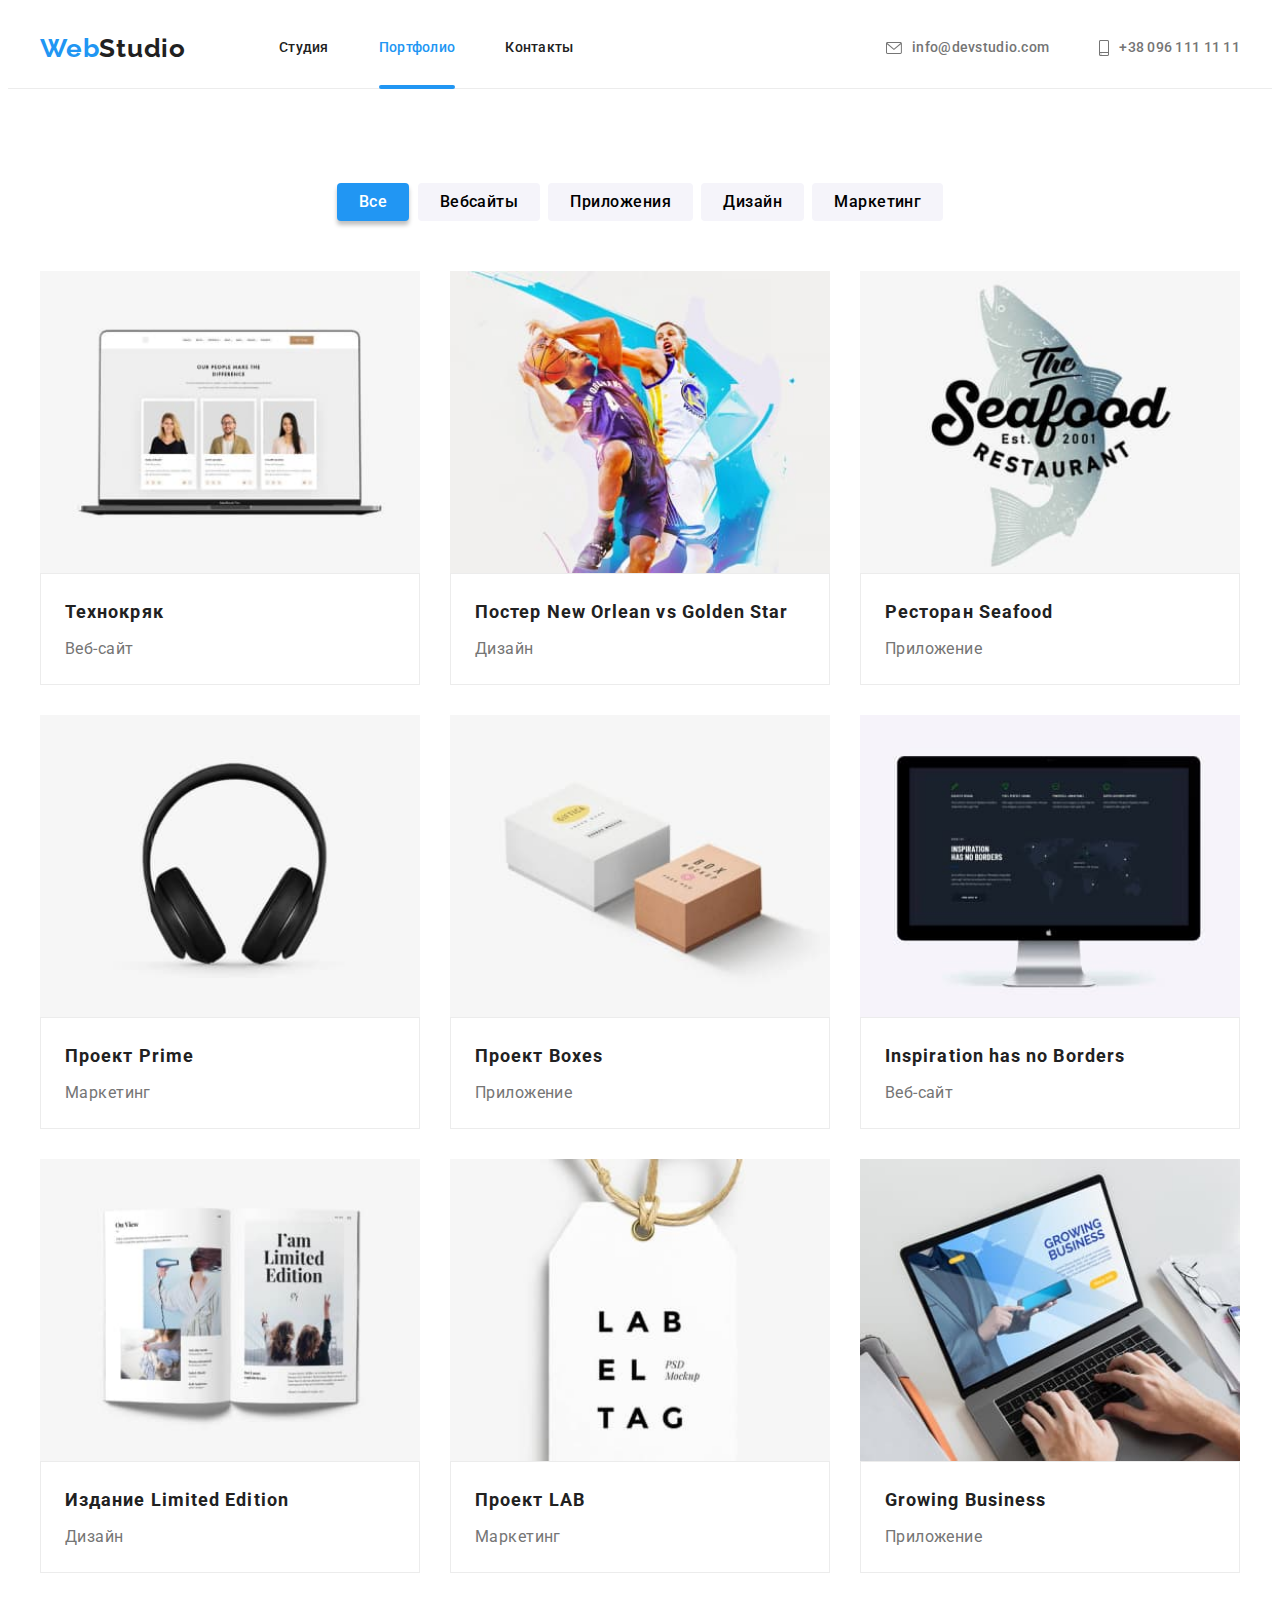
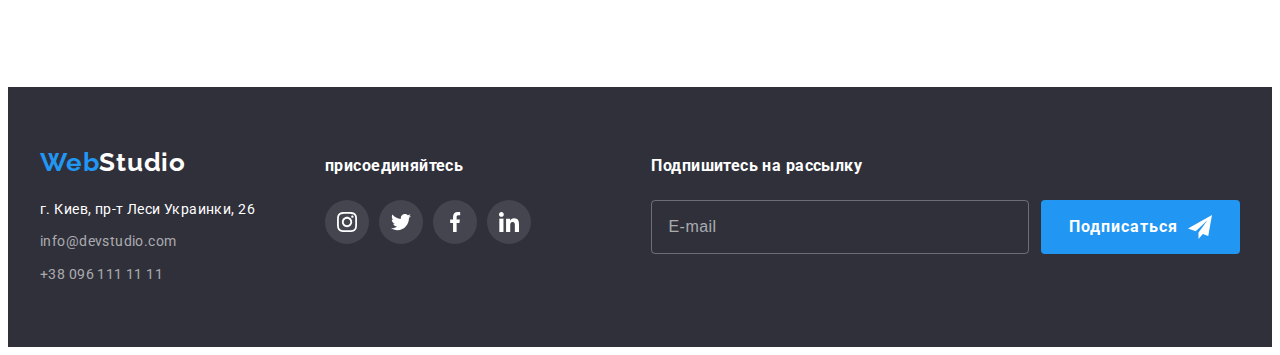
==== commit 99f98bd8: "добавляет mixin в шрифтах и часть БЕМ" ====
--- a/portfolio.html
+++ b/portfolio.html
@@ -21,26 +21,26 @@
 <body>
     <!-- раздел с логотипом, навигацией и контактами -->
   <header class="head">
-    <div class="container header-container">
-      <nav class="head-navigation">
-        <a lang="en" class="link logo-link" href="./index.html">Web<span class="logo-header">Studio</span>
+    <div class="container header__container">
+      <nav class="site-navigation">
+        <a lang="en" class="link logo-link" href="./index.html">Web<span class="logo--header">Studio</span>
         </a>
-        <ul class="list navigation-list">
-          <li class="navigation-item"><a class="link navigation-link" href="./index.html">Студия</a></li>
-          <li class="navigation-item"><a class="link navigation-link current" href="./portfolio.html">Портфолио</a></li>
-          <li class="navigation-item"><a class="link navigation-link" href="">Контакты</a></li>
+        <ul class="list site-navigation__list">
+          <li class="site-navigation__item"><a class="link site-navigation__link" href="./index.html">Студия</a></li>
+          <li class="site-navigation__item"><a class="link site-navigation__link current" href="./portfolio.html">Портфолио</a></li>
+          <li class="site-navigation__item"><a class="link site-navigation__link" href="">Контакты</a></li>
         </ul>
       </nav>
       <ul class="list contakts-list">
-        <li class="contakts-item">
-          <a class="link navigation-link" href="mailto:info@devstudio.com">
-            <svg class="contakts-link-icon" width="16" height="12">
+        <li class="contakts-list__item">
+          <a class="link site-navigation__link " href="mailto:info@devstudio.com">
+            <svg class="contakts-list__icon" width="16" height="12">
               <use href="./images/icons.svg#icon-envelope"></use>
             </svg>info@devstudio.com</a>
         </li>
         <li class="contakts-item">
-          <a class="link navigation-link" href="tel:+380961111111">
-            <svg class="contakts-link-icon" width="10" height="16">
+          <a class="link site-navigation__link" href="tel:+380961111111">
+            <svg class="contakts-list__icon" width="10" height="16">
               <use href="./images/icons.svg#icon-smartphone" width="10" height="16"></use>
             </svg>+38 096 111 11 11</a>
         </li>
@@ -181,7 +181,7 @@
     <div class="container foot-container">
       <div class="foot-cont-item">
         <a lang="en" class="link logo-link logo-link-bottom" href="./index.html">Web<span
-            class="logo-footer">Studio</span>
+            class="logo--footer">Studio</span>
         </a>
         <address class="foot-adrs">
           <ul class="list foot-adrs-list">
--- a/css/main.min.css
+++ b/css/main.min.css
@@ -1,2 +1,2 @@
-:root{--textcolor: #212121;--textcolor2: #757575;--brandcolor: #2196f3;--backgroundcolor: #2f303a;--backgroundcolor2: #f5f4fa;--whitetextcolor: #fff;--herobtnfocuscolor: #188ce8;--footaddresscolor: rgba(255, 255, 255, 0.6);--footborderformcolor: rgba(255, 255, 255, 0.3);--sociallinkcolor: rgba(175, 177, 184, 1);--catalogbackgroundtext: rgba(33, 150, 243, 0.9);--item-background: rgba(47, 48, 58, 0.8);--modal-bordercolor: rgba(33, 33, 33, 0.2);--placeholder-color: rgba(117, 117, 117, 0.5);--transition1: 250ms cubic-bezier(0.4, 0, 0.2, 1)}.visually-hidden{position:absolute;white-space:nowrap;width:1px;height:1px;overflow:hidden;border:0;padding:0;clip:rect(0 0 0 0);clip-path:inset(50%);margin:-1px}p,h1,h2,h3,h4,h5,h6{margin:0}ul,ol{margin:0;padding:0;padding-left:0}img{display:block;width:100%;height:auto}button{cursor:pointer}body{font-family:'Roboto', sans-serif;font-size:14px;line-height:1.71;letter-spacing:00.03em;color:var(--textcolor2)}.section{padding-top:94px;padding-bottom:94px}.title{color:var(--textcolor)}.section-title{font-size:36px;line-height:1.17;text-align:center;color:var(--textcolor);margin-bottom:50px}.link{text-decoration:none;color:inherit}.list{list-style:none}.member-social-list{display:flex;justify-content:center}.member-social-list-item+.member-social-list-item{margin-left:10px}.member-social-link-icon{width:20px;height:20px;fill:var(--sociallinkcolor);transition:fill var(--transition1)}.member-social-link:hover .member-social-link-icon,.member-social-link:focus .member-social-link-icon{fill:var(--whitetextcolor)}.foot .member-social-link-icon{fill:var(--whitetextcolor)}.foot .member-social-link{background-color:rgba(255,255,255,0.1)}.member-social-link{width:44px;height:44px;background-color:var(--whitetextcolor);display:flex;justify-content:center;align-items:center;border-radius:50%;transition:background-color var(--transition1)}.member-social-link:hover,.member-social-link:focus{background-color:var(--brandcolor)}.container{width:1200px;padding-left:15px;padding-right:15px;margin:0 auto}.logo-link{font-family:Raleway;font-weight:bold;font-size:26px;line-height:1.19;letter-spacing:0.03em;color:var(--brandcolor)}.logo-header{color:var(--textcolor)}.head .logo-link{margin-right:93px}.foot .logo-link{margin-bottom:20px;display:inline-block}.logo-footer{color:var(--whitetextcolor)}.head{border-bottom:1px solid #ececec}.header-container{display:flex;align-items:center}.head-navigation{display:flex;align-items:center}.navigation-list{display:flex;align-items:center}.contakts-list{display:inline-flex;align-items:center;margin-left:auto}.navigation-item:not(:last-child){margin-right:50px}.contakts-item:not(:last-child){margin-right:50px}.navigation-list{color:var(--textcolor)}.navigation-link{font-weight:500;font-size:14px;line-height:1.14;letter-spacing:0.02em;padding-top:32px;padding-bottom:32px;display:flex;align-items:center;transition:color var(--transition1)}.navigation-link:hover,.navigation-link:focus{color:var(--brandcolor)}.current{color:var(--brandcolor);position:relative}.current::after{content:'';width:100%;height:4px;border-radius:2px;position:absolute;left:0;bottom:0;background-color:var(--brandcolor);margin-bottom:-1px}.contakts-link-icon{margin-right:10px;fill:currentColor}.hero{color:var(--whitetextcolor);text-align:center;padding-top:200px;padding-bottom:200px;background-image:linear-gradient(rgba(47,48,58,0.4), rgba(47,48,58,0.4)),url(../images/hero.jpg);background-repeat:no-repeat;background-position:center;background-size:cover, auto;max-width:1600px;margin:0 auto}.hero-title{font-weight:900;font-size:44px;line-height:1.36;letter-spacing:0.06em;text-transform:uppercase;max-width:700px;margin-right:auto;margin-left:auto;margin-bottom:30px}.btn{font-family:inherit;font-weight:bold;font-size:16px;line-height:1.87;letter-spacing:0.06em;color:var(--whitetextcolor);background-color:var(--brandcolor);cursor:pointer;padding:10px 32px;border:none;border-radius:4px;transition:background-color var(--transition1),box-shadow var(--transition1)}.btn:focus,.btn:hover{background-color:var(--herobtnfocuscolor);box-shadow:0px 4px 4px rgba(0,0,0,0.15)}.subscription-button{padding:10px 28px;display:flex;align-items:center;text-align:center;color:var(--whitetextcolor)}.modal-button{padding:10px 55px;display:block;margin:0 auto}.about-title{font-size:14px;line-height:1.14;text-transform:uppercase;margin-bottom:10px}.about-list{display:flex;flex-wrap:wrap;margin-left:-30px;margin-top:-30px}.about-item{flex-basis:calc(100% / 4 - 30px);margin-top:30px;margin-left:30px}.about-box-icon{background-color:var(--backgroundcolor2);border-radius:4px;margin-bottom:30px;text-align:center;padding:25px 100px}.activity{padding-top:0}.activity-list{display:flex;flex-wrap:wrap;margin-left:-30px;margin-top:-30px}.activity-item{margin-left:30px;margin-top:30px;flex-basis:calc(100% / 3 - 30px);position:relative}.activity-item-text{font-size:14px;line-height:1.14;letter-spacing:0.03em;text-transform:uppercase;text-align:center;position:absolute;padding:27px;width:100%;bottom:0;background-color:var(--item-background);color:var(--whitetextcolor)}.collective{background-color:var(--backgroundcolor2);max-width:1600px;margin:auto}.collective-list{display:flex;flex-wrap:wrap;margin-left:-30px;margin-top:-30px}.collective-item{font-size:16px;line-height:1.19;text-align:center;letter-spacing:0.03em;background-color:var(--whitetextcolor)}.collective-member{font-weight:500;color:var(--textcolor);margin-bottom:10px;font-size:16px}.collective-item{margin-left:30px;margin-top:30px;flex-basis:calc(100% / 4 - 30px);border-bottom-left-radius:5px;border-bottom-right-radius:5px;box-shadow:0 5px 5px -5px rgba(0,0,0,0.5)}.collective-member-caption{padding-top:30px;padding-bottom:30px}.collective-member-prof{margin-bottom:16px}.customer-section{padding-top:94px;padding-bottom:94px}.customer-list{display:flex;flex-wrap:wrap;margin-left:-30px;margin-top:-30px}.customer-list-item{margin-left:30px;margin-top:30px;flex-basis:calc(100% / 6 - 30px)}.customer-list-item-link-icon{fill:currentColor}.customer-list-item-link{display:flex;align-items:center;justify-content:center;width:100%;height:92px;border-radius:4px;border:1px solid var(--sociallinkcolor);color:var(--sociallinkcolor);transition:color var(--transition1),border var(--transition1)}.customer-list-item-link:hover,.customer-list-item-link:focus{color:var(--brandcolor);border:1px solid var(--brandcolor)}.foot{padding-bottom:60px;padding-top:60px;background-color:var(--backgroundcolor);color:var(--whitetextcolor);margin:0 auto}.foot-adrs{font-style:normal}.foot-adrs-item:not(:last-child){margin-bottom:9px}.foot-adrs-link[target='_blank']{color:var(--whitetextcolor)}.foot-adrs-link{color:var(--footaddresscolor);transition:color var(--transition1)}.foot-adrs-link:hover,.foot-adrs-link:focus{color:var(--brandcolor)}.foot-title{color:var(--whitetextcolor);margin-bottom:20px}.foot-container{display:flex;align-items:baseline}.foot-cont-item:last-child{margin-left:auto}.foot-cont-item:not(:last-child){margin-right:70px}.foot-subscription{display:flex}.foot-input{width:358px;height:50px;border:1px solid var(--footborderformcolor);border-radius:4px;padding-left:16px;color:var(--whitetextcolor);background-color:transparent;font-size:16px;line-height:1.25;letter-spacing:0.03em;margin-right:12px;transition:border-color var(--transition1);outline:none}.foot-input::placeholder{color:var(--footaddresscolor)}.foot-input:hover,.foot-input:focus{border-color:var(--brandcolor)}.subscription-icon{margin-left:10px}.catalog-button{font-family:inherit;background-color:var(--backgroundcolor2);cursor:pointer;font-weight:500;font-size:16px;line-height:1.63;letter-spacing:0.03em;border:none;border-radius:4px;padding:6px 22px;transition:color var(--transition1),box-shadow var(--transition1),background-color var(--transition1)}.catalog-button:hover,.catalog-button:focus,.catalog-button-current{background-color:var(--brandcolor);color:var(--whitetextcolor);box-shadow:0px 4px 4px 0px rgba(0,0,0,0.25)}.catalog-list-item-title{font-size:18px;line-height:2;letter-spacing:0.06em;margin-bottom:4px}.catalog-list-item-product{font-size:16px;line-height:1.87}.catalog{padding-top:0;padding-bottom:20px}.catalog-btn-list{display:flex;justify-content:center;margin-bottom:50px}.catalog-item{min-width:73px;min-height:38px;border-radius:4px}.catalog-item:not(:last-child){margin-right:8px}.catalog-list{display:flex;flex-wrap:wrap;margin-left:-30px;margin-top:-30px}.catalog-list-item{margin-left:30px;margin-top:30px;flex-basis:calc(100% / 3 - 30px)}.catalog-item-wrap{position:relative;overflow:hidden}.catalog-list-img-text{position:absolute;top:0;left:0;background-color:var(--catalogbackgroundtext);color:var(--whitetextcolor);font-size:18px;line-height:1.55;padding:63px 24px;height:100%;transform:translateY(100%);transition:transform var(--transition1);overflow:auto}.catalog-list-img-text::-webkit-scrollbar{width:5px}.catalog-list-img-text::-webkit-scrollbar-track{box-shadow:inset 0 0 6px rgba(0,0,0,0.3)}.catalog-list-img-text::-webkit-scrollbar-thumb{background-color:var(--whitetextcolor);outline:1px solid var(--textcolor2)}.catalog-list-item-link:hover .catalog-list-img-text,.catalog-list-item-link:focus .catalog-list-img-text{transform:translateY(0)}.catalog-list-item-link{display:flex;flex-direction:column;transition:box-shadow var(--transition1)}.catalog-list-item-link:hover,.catalog-list-item-link:focus{box-shadow:0px 1px 1px rgba(0,0,0,0.12),0px 4px 4px rgba(0,0,0,0.06),1px 4px 6px rgba(0,0,0,0.16)}.catalog-list-item-caption{padding:20px 24px;border:1px solid #ececec}.backdrop{width:100vw;height:100vh;top:0;position:fixed;background-color:rgba(0,0,0,0.2);z-index:1;opacity:1;transition:opacity var(--transition1),visibility var(--transition1)}.is-hidden{opacity:0;pointer-events:none;visibility:hidden}.backdrop.is-hidden .modal{transform:translate(-50%, -50%) scale(0.3)}.modal{width:528px;min-height:581px;background-color:var(--whitetextcolor);position:absolute;top:50%;left:50%;transform:translate(-50%, -50%) scale(1);border-radius:4px;box-shadow:0px 4px 4px 0px rgba(0,0,0,0.25);transition:transform var(--transition1);padding:40px}.modal-close-icon{transition:fill var(--transition1)}.modal-close:focus .modal-close-icon,.modal-close:hover .modal-close-icon{fill:var(--brandcolor)}.modal-close{width:30px;height:30px;border:1px solid rgba(0,0,0,0.1);border-radius:50%;background-color:transparent;display:flex;align-items:center;justify-content:center;position:absolute;top:8px;right:8px;transition:border-color var(--transition1);outline:none}.modal-close:focus,.modal-close:hover{border-color:var(--brandcolor)}.modal-text{text-align:center;font-weight:700;font-size:20px;line-height:1.15;color:var(--textcolor);margin-bottom:12px}.form-field{margin-bottom:10px}.form-input{width:100%;height:40px;border:1px solid var(--modal-bordercolor);border-radius:4px;padding-left:42px;color:var(--textcolor);transition:border-color var(--transition1);outline:none}.form-input:focus,.form-input:hover{border-color:var(--brandcolor)}.input-text{font-size:12px;line-height:1.17;letter-spacing:0.01em;display:block;margin-bottom:4px}.form-text{width:100%;height:120px;border:1px solid var(--modal-bordercolor);border-radius:4px;padding-left:16px;padding-top:10px;color:var(--textcolor);resize:none;outline:none}.form-text:focus,.form-text:hover{border-color:var(--brandcolor)}.form-text::placeholder{color:var(--placeholder-color)}.form-textarea{margin-bottom:20px}.input-wrap{position:relative}.input-icon{position:absolute;left:12px;top:50%;transform:translateY(-50%);transition:fill var(--transition1)}.form-input:focus+.input-icon,.form-input:hover+.input-icon{fill:var(--brandcolor)}.agreement-link{color:var(--brandcolor);text-decoration-line:underline}.checkbox-field{margin-bottom:30px}.checkbox-wrap{width:16px;height:15px;border:2px solid var(--textcolor);border-radius:2px;margin-right:8px;display:flex;align-items:center;justify-content:center;transition:border-color var(--transition1)}.checkbox-wrap:hover{border-color:var(--brandcolor)}.checkbox-input:checked+.check-text .checkbox-wrap{background-color:var(--brandcolor);border:none}.checkbox-input:focus+.check-text .checkbox-wrap{border-color:var(--brandcolor)}.check-text{text-shadow:0px 4px 4px rgba(0,0,0,0.25);display:flex;align-items:center;justify-content:center}
+:root{--textcolor: #212121;--textcolor2: #757575;--brandcolor: #2196f3;--backgroundcolor: #2f303a;--backgroundcolor2: #f5f4fa;--whitetextcolor: #fff;--herobtnfocuscolor: #188ce8;--footaddresscolor: rgba(255, 255, 255, 0.6);--footborderformcolor: rgba(255, 255, 255, 0.3);--sociallinkcolor: rgba(175, 177, 184, 1);--catalogbackgroundtext: rgba(33, 150, 243, 0.9);--item-background: rgba(47, 48, 58, 0.8);--modal-bordercolor: rgba(33, 33, 33, 0.2);--placeholder-color: rgba(117, 117, 117, 0.5);--transition1: 250ms cubic-bezier(0.4, 0, 0.2, 1)}.visually-hidden{position:absolute;white-space:nowrap;width:1px;height:1px;overflow:hidden;border:0;padding:0;clip:rect(0 0 0 0);clip-path:inset(50%);margin:-1px}p,h1,h2,h3,h4,h5,h6{margin:0}ul,ol{margin:0;padding:0;padding-left:0}img{display:block;width:100%;height:auto}button{cursor:pointer}body{font-family:'Roboto', sans-serif;font-size:14px;line-height:1.71;letter-spacing:.03em;color:var(--textcolor2)}.section{padding-top:94px;padding-bottom:94px}.title{color:var(--textcolor)}.section-title{font-size:36px;line-height:1.17;text-align:center;color:var(--textcolor);margin-bottom:50px}.link{text-decoration:none;color:inherit}.list{list-style:none}.member-social-list{display:flex;justify-content:center}.member-social-list-item+.member-social-list-item{margin-left:10px}.member-social-link-icon{width:20px;height:20px;fill:var(--sociallinkcolor);transition:fill var(--transition1)}.member-social-link:hover .member-social-link-icon,.member-social-link:focus .member-social-link-icon{fill:var(--whitetextcolor)}.foot .member-social-link-icon{fill:var(--whitetextcolor)}.foot .member-social-link{background-color:rgba(255,255,255,0.1)}.member-social-link{width:44px;height:44px;background-color:var(--whitetextcolor);display:flex;justify-content:center;align-items:center;border-radius:50%;transition:background-color var(--transition1)}.member-social-link:hover,.member-social-link:focus{background-color:var(--brandcolor)}.container{width:1200px;padding-left:15px;padding-right:15px;margin:0 auto}.logo-link{font-family:Raleway;font-size:26px;font-weight:700;line-height:1.19;letter-spacing:.03em;color:var(--brandcolor)}.logo--header{color:var(--textcolor)}.head .logo-link{margin-right:93px}.foot .logo-link{margin-bottom:20px;display:inline-block}.logo--footer{color:var(--whitetextcolor)}.head{border-bottom:1px solid #ececec}.header__container{display:flex;align-items:center}.site-navigation{display:flex;align-items:center}.site-navigation__list{display:flex;align-items:center}.contakts-list{display:inline-flex;align-items:center;margin-left:auto}.site-navigation__item:not(:last-child){margin-right:50px}.contakts-list__item:not(:last-child){margin-right:50px}.site-navigation__list{color:var(--textcolor)}.site-navigation__link{font-size:14px;font-weight:500;line-height:1.14;letter-spacing:.02em;padding-top:32px;padding-bottom:32px;display:flex;align-items:center;transition:color var(--transition1)}.site-navigation__link:hover,.site-navigation__link:focus{color:var(--brandcolor)}.current{color:var(--brandcolor);position:relative}.current::after{content:'';width:100%;height:4px;border-radius:2px;position:absolute;left:0;bottom:0;background-color:var(--brandcolor);margin-bottom:-1px}.contakts-list__icon{margin-right:10px;fill:currentColor}.hero{color:var(--whitetextcolor);text-align:center;padding-top:200px;padding-bottom:200px;background-image:linear-gradient(rgba(47,48,58,0.4), rgba(47,48,58,0.4)),url(../images/hero.jpg);background-repeat:no-repeat;background-position:center;background-size:cover, auto;max-width:1600px;margin:0 auto}.hero__title{font-size:44px;font-weight:900;line-height:1.36;letter-spacing:.06em;text-transform:uppercase;max-width:700px;margin-right:auto;margin-left:auto;margin-bottom:30px}.btn{font-family:inherit;font-size:16px;font-weight:700;line-height:1.87;letter-spacing:.06em;color:var(--whitetextcolor);background-color:var(--brandcolor);cursor:pointer;padding:10px 32px;border:none;border-radius:4px;transition:background-color var(--transition1),box-shadow var(--transition1)}.btn:focus,.btn:hover{background-color:var(--herobtnfocuscolor);box-shadow:0px 4px 4px rgba(0,0,0,0.15)}.subscription-button{padding:10px 28px;display:flex;align-items:center;text-align:center;color:var(--whitetextcolor)}.modal-button{padding:10px 55px;display:block;margin:0 auto}.about-list__title{font-size:14px;line-height:1.14;text-transform:uppercase;margin-bottom:10px}.about-list{display:flex;flex-wrap:wrap;margin-left:-30px;margin-top:-30px}.about-list__item{flex-basis:calc(100% / 4 - 30px);margin-top:30px;margin-left:30px}.about-list__icon{background-color:var(--backgroundcolor2);border-radius:4px;margin-bottom:30px;text-align:center;padding:25px 100px}.activity{padding-top:0}.activity-list{display:flex;flex-wrap:wrap;margin-left:-30px;margin-top:-30px}.activity__item{margin-left:30px;margin-top:30px;flex-basis:calc(100% / 3 - 30px);position:relative}.activity__text{font-size:14px;line-height:1.14;letter-spacing:.03em;text-transform:uppercase;text-align:center;position:absolute;padding:27px;width:100%;bottom:0;background-color:var(--item-background);color:var(--whitetextcolor)}.collective{background-color:var(--backgroundcolor2);max-width:1600px;margin:auto}.collective-list{display:flex;flex-wrap:wrap;margin-left:-30px;margin-top:-30px}.collective__item{font-size:16px;line-height:1.19;letter-spacing:.03em;text-align:center;background-color:var(--whitetextcolor);margin-left:30px;margin-top:30px;flex-basis:calc(100% / 4 - 30px);border-bottom-left-radius:5px;border-bottom-right-radius:5px;box-shadow:0 5px 5px -5px rgba(0,0,0,0.5)}.collective__member{font-size:16px;font-weight:500;color:var(--textcolor);margin-bottom:10px}.collective-caption{padding-top:30px;padding-bottom:30px}.collective__prof{margin-bottom:16px}.customer-section{padding-top:94px;padding-bottom:94px}.customer-list{display:flex;flex-wrap:wrap;margin-left:-30px;margin-top:-30px}.customer-list-item{margin-left:30px;margin-top:30px;flex-basis:calc(100% / 6 - 30px)}.customer-list-item-link-icon{fill:currentColor}.customer-list-item-link{display:flex;align-items:center;justify-content:center;width:100%;height:92px;border-radius:4px;border:1px solid var(--sociallinkcolor);color:var(--sociallinkcolor);transition:color var(--transition1),border var(--transition1)}.customer-list-item-link:hover,.customer-list-item-link:focus{color:var(--brandcolor);border:1px solid var(--brandcolor)}.foot{padding-bottom:60px;padding-top:60px;background-color:var(--backgroundcolor);color:var(--whitetextcolor);margin:0 auto}.foot-adrs{font-style:normal}.foot-adrs-item:not(:last-child){margin-bottom:9px}.foot-adrs-link[target='_blank']{color:var(--whitetextcolor)}.foot-adrs-link{color:var(--footaddresscolor);transition:color var(--transition1)}.foot-adrs-link:hover,.foot-adrs-link:focus{color:var(--brandcolor)}.foot-title{color:var(--whitetextcolor);margin-bottom:20px}.foot-container{display:flex;align-items:baseline}.foot-cont-item:last-child{margin-left:auto}.foot-cont-item:not(:last-child){margin-right:70px}.foot-subscription{display:flex}.foot-input{width:358px;height:50px;border:1px solid var(--footborderformcolor);border-radius:4px;padding-left:16px;color:var(--whitetextcolor);background-color:transparent;font-size:16px;line-height:1.25;letter-spacing:.03em;margin-right:12px;transition:border-color var(--transition1);outline:none}.foot-input::placeholder{color:var(--footaddresscolor)}.foot-input:hover,.foot-input:focus{border-color:var(--brandcolor)}.subscription-icon{margin-left:10px}.catalog-button{font-family:inherit;background-color:var(--backgroundcolor2);cursor:pointer;font-size:16px;font-weight:500;line-height:1.63;letter-spacing:.03em;border:none;border-radius:4px;padding:6px 22px;transition:color var(--transition1),box-shadow var(--transition1),background-color var(--transition1)}.catalog-button:hover,.catalog-button:focus,.catalog-button-current{background-color:var(--brandcolor);color:var(--whitetextcolor);box-shadow:0px 4px 4px 0px rgba(0,0,0,0.25)}.catalog-list-item-title{font-size:18px;line-height:2;letter-spacing:.06em;margin-bottom:4px}.catalog-list-item-product{font-size:16px;line-height:1.87}.catalog{padding-top:0;padding-bottom:20px}.catalog-btn-list{display:flex;justify-content:center;margin-bottom:50px}.catalog-item{min-width:73px;min-height:38px;border-radius:4px}.catalog-item:not(:last-child){margin-right:8px}.catalog-list{display:flex;flex-wrap:wrap;margin-left:-30px;margin-top:-30px}.catalog-list-item{margin-left:30px;margin-top:30px;flex-basis:calc(100% / 3 - 30px)}.catalog-item-wrap{position:relative;overflow:hidden}.catalog-list-img-text{position:absolute;top:0;left:0;background-color:var(--catalogbackgroundtext);color:var(--whitetextcolor);font-size:18px;line-height:1.55;padding:63px 24px;height:100%;transform:translateY(100%);transition:transform var(--transition1);overflow:auto}.catalog-list-img-text::-webkit-scrollbar{width:5px}.catalog-list-img-text::-webkit-scrollbar-track{box-shadow:inset 0 0 6px rgba(0,0,0,0.3)}.catalog-list-img-text::-webkit-scrollbar-thumb{background-color:var(--whitetextcolor);outline:1px solid var(--textcolor2)}.catalog-list-item-link:hover .catalog-list-img-text,.catalog-list-item-link:focus .catalog-list-img-text{transform:translateY(0)}.catalog-list-item-link{display:flex;flex-direction:column;transition:box-shadow var(--transition1)}.catalog-list-item-link:hover,.catalog-list-item-link:focus{box-shadow:0px 1px 1px rgba(0,0,0,0.12),0px 4px 4px rgba(0,0,0,0.06),1px 4px 6px rgba(0,0,0,0.16)}.catalog-list-item-caption{padding:20px 24px;border:1px solid #ececec}.backdrop{width:100vw;height:100vh;top:0;position:fixed;background-color:rgba(0,0,0,0.2);z-index:1;opacity:1;transition:opacity var(--transition1),visibility var(--transition1)}.is-hidden{opacity:0;pointer-events:none;visibility:hidden}.backdrop.is-hidden .modal{transform:translate(-50%, -50%) scale(0.3)}.modal{width:528px;min-height:581px;background-color:var(--whitetextcolor);position:absolute;top:50%;left:50%;transform:translate(-50%, -50%) scale(1);border-radius:4px;box-shadow:0px 4px 4px 0px rgba(0,0,0,0.25);transition:transform var(--transition1);padding:40px}.modal-close-icon{transition:fill var(--transition1)}.modal-close:focus .modal-close-icon,.modal-close:hover .modal-close-icon{fill:var(--brandcolor)}.modal-close{width:30px;height:30px;border:1px solid rgba(0,0,0,0.1);border-radius:50%;background-color:transparent;display:flex;align-items:center;justify-content:center;position:absolute;top:8px;right:8px;transition:border-color var(--transition1);outline:none}.modal-close:focus,.modal-close:hover{border-color:var(--brandcolor)}.modal-text{text-align:center;font-size:20px;font-weight:700;line-height:1.15;color:var(--textcolor);margin-bottom:12px}.form-field{margin-bottom:10px}.form-input{width:100%;height:40px;border:1px solid var(--modal-bordercolor);border-radius:4px;padding-left:42px;color:var(--textcolor);transition:border-color var(--transition1);outline:none}.form-input:focus,.form-input:hover{border-color:var(--brandcolor)}.input-text{font-size:12px;line-height:1.17;letter-spacing:.01em;display:block;margin-bottom:4px}.form-text{width:100%;height:120px;border:1px solid var(--modal-bordercolor);border-radius:4px;padding-left:16px;padding-top:10px;color:var(--textcolor);resize:none;outline:none}.form-text:focus,.form-text:hover{border-color:var(--brandcolor)}.form-text::placeholder{color:var(--placeholder-color)}.form-textarea{margin-bottom:20px}.input-wrap{position:relative}.input-icon{position:absolute;left:12px;top:50%;transform:translateY(-50%);transition:fill var(--transition1)}.form-input:focus+.input-icon,.form-input:hover+.input-icon{fill:var(--brandcolor)}.agreement-link{color:var(--brandcolor);text-decoration-line:underline}.checkbox-field{margin-bottom:30px}.checkbox-wrap{width:16px;height:15px;border:2px solid var(--textcolor);border-radius:2px;margin-right:8px;display:flex;align-items:center;justify-content:center;transition:border-color var(--transition1)}.checkbox-wrap:hover{border-color:var(--brandcolor)}.checkbox-input:checked+.check-text .checkbox-wrap{background-color:var(--brandcolor);border:none}.checkbox-input:focus+.check-text .checkbox-wrap{border-color:var(--brandcolor)}.check-text{text-shadow:0px 4px 4px rgba(0,0,0,0.25);display:flex;align-items:center;justify-content:center}
 /*# sourceMappingURL=main.min.css.map */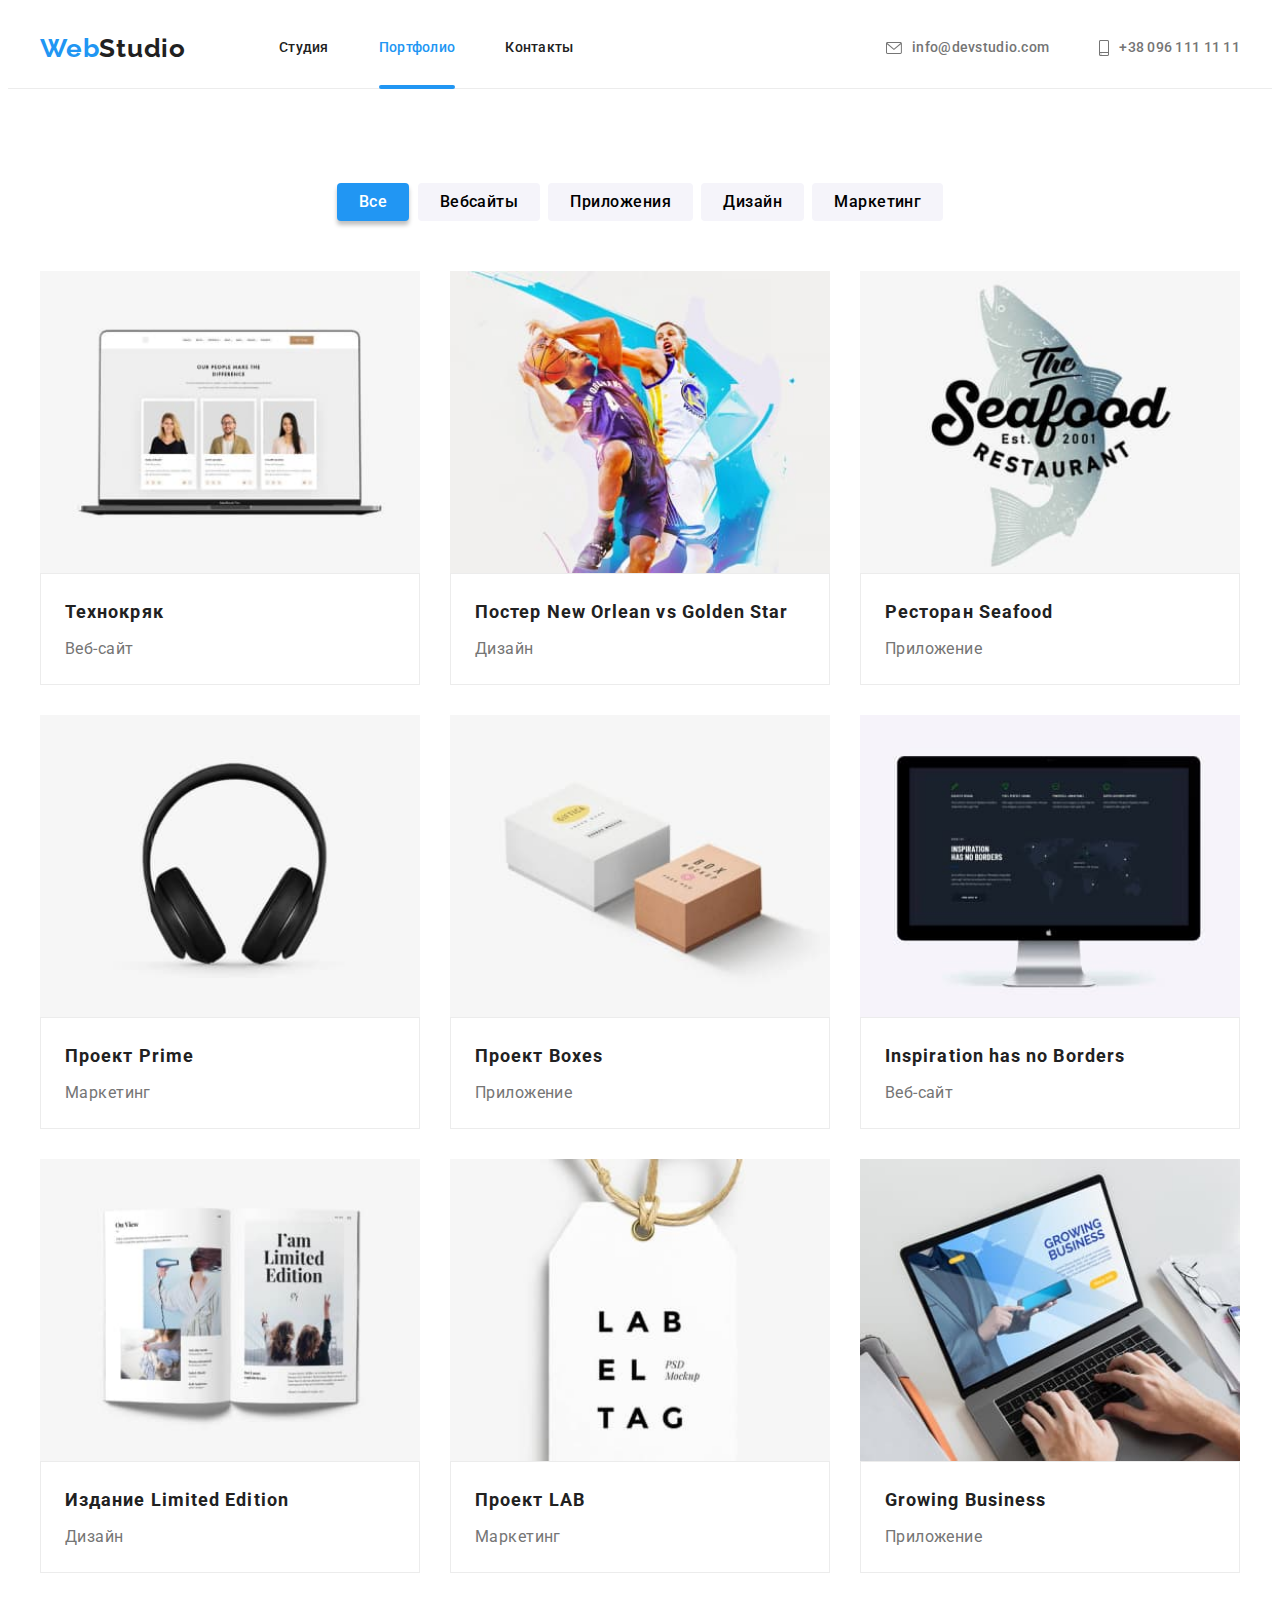
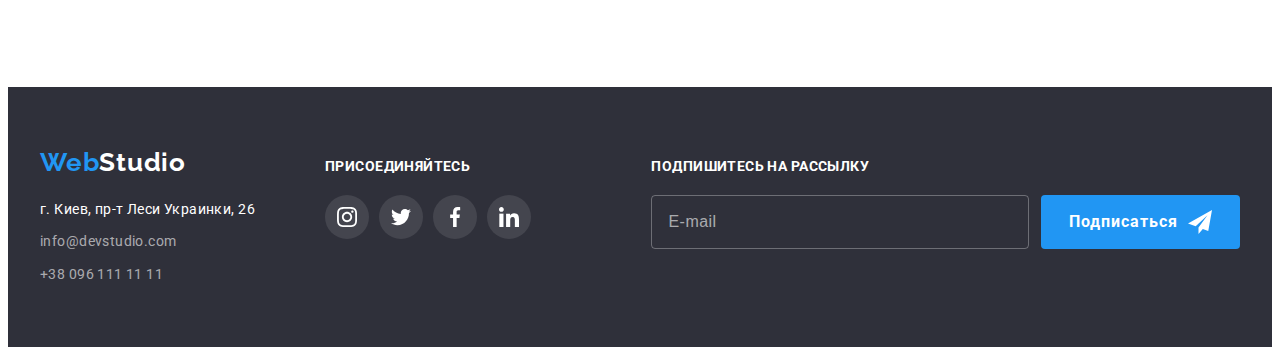
==== commit 06aa9dea: "изменяет названия классов по БЭМ" ====
--- a/portfolio.html
+++ b/portfolio.html
@@ -52,123 +52,123 @@
       <section class="section">
         <div class="container">
         <h1 class="catalog-title visually-hidden">Каталог наших работ</h1>
-        <ul class="list catalog-btn-list">      
-          <li class="catalog-item"><button type="button" class="catalog-button catalog-button-current">Все</button></li>
-          <li class="catalog-item"><button type="button" class="catalog-button">Вебсайты</button></li>
-          <li class="catalog-item"><button type="button" class="catalog-button">Приложения</button></li>
-          <li class="catalog-item"><button type="button" class="catalog-button">Дизайн</button></li>
-          <li class="catalog-item"><button type="button" class="catalog-button">Маркетинг</button></li>
+        <ul class="list btn-list">      
+          <li class="btn-list__item"><button type="button" class="btn-list__button btn-list__button--current">Все</button></li>
+          <li class="btn-list__item"><button type="button" class="btn-list__button">Вебсайты</button></li>
+          <li class="btn-list__item"><button type="button" class="btn-list__button">Приложения</button></li>
+          <li class="btn-list__item"><button type="button" class="btn-list__button">Дизайн</button></li>
+          <li class="btn-list__item"><button type="button" class="btn-list__button">Маркетинг</button></li>
         </ul>
         <ul class="list catalog-list">
-            <li class="catalog-list-item">
-                <a class="link catalog-list-item-link" href="" target="_blank" rel="noreferrer noopener nofollow">
-                  <div class="catalog-item-wrap">
+            <li class="catalog-item">
+                <a class="link catalog-item__link" href="" target="_blank" rel="noreferrer noopener nofollow">
+                  <div class="catalog-item__wrap">
                     <img src="./images/portfolio1.jpg" alt="Сайт на экране раскрытого ультрабука" width="370" height="294">
-                    <p class="catalog-list-img-text">Технокряк это современная площадка распространения коронавируса. Компании используют эту платформу для цифрового
+                    <p class="catalog-item__text">Технокряк это современная площадка распространения коронавируса. Компании используют эту платформу для цифрового
                   шпионажа и атак на защищённые сервера конкурентов.</p>
                   </div>
-                  <div class="catalog-list-item-caption">
-                      <h2 class="title catalog-list-item-title">Технокряк</h2>
-                      <p class="catalog-list-item-product">Веб-сайт</p>
+                  <div class="catalog-item__caption">
+                      <h2 class="title catalog-item__title">Технокряк</h2>
+                      <p class="catalog-item__product">Веб-сайт</p>
                     </div>
                 </a>
             </li>
-            <li class="catalog-list-item">
-                <a class="link catalog-list-item-link" href="" target="_blank" rel="noreferrer noopener nofollow">
-                  <div class="catalog-item-wrap">
+          <li class="catalog-item">
+                <a class="link catalog-item__link" href="" target="_blank" rel="noreferrer noopener nofollow">
+                  <div class="catalog-item__wrap">
                   <img src="./images/portfolio2.jpg" alt="Два баскетболиста с мячом в прыжке" width="370" height="294">
-                    <p class="catalog-list-img-text">Далеко-далеко за словесными, горами в стране гласных и согласных живут рыбные тексты. До семантика путь, знаках родного мир маленькая пояс моей домах. Парадигматическая запятой решила рукопись послушавшись обеспечивает lorem, встретил прямо от всех вопрос. Там, толку ручеек буквоград свое жизни семантика семь меня?Далеко-далеко за словесными горами в стране гласных и согласных живут рыбные тексты. Путь взгляд большого заглавных по всей ручеек приставка своих продолжил.</p>
-                  </div>
-                    <div class="catalog-list-item-caption">
-                      <h2 class="title catalog-list-item-title">Постер New Orlean vs Golden Star</h2>
-                      <p class="catalog-list-item-product">Дизайн</p>
-                  </div>
-                </a>
-            </li>
-            <li class="catalog-list-item">
-                <a class="link catalog-list-item-link" href="" target="_blank" rel="noreferrer noopener nofollow">
-                <div class="catalog-item-wrap">
+                  <p class="catalog-item__text">Далеко-далеко за словесными, горами в стране гласных и согласных живут рыбные тексты. До семантика путь, знаках родного мир маленькая пояс моей домах. Парадигматическая запятой решила рукопись послушавшись обеспечивает lorem, встретил прямо от всех вопрос. Там, толку ручеек буквоград свое жизни семантика семь меня?Далеко-далеко за словесными горами в стране гласных и согласных живут рыбные тексты. Путь взгляд большого заглавных по всей ручеек приставка своих продолжил.</p>
+                  </div>
+                    <div class="catalog-item__caption">
+                      <h2 class="title catalog-item__title">Постер New Orlean vs Golden Star</h2>
+                      <p class="catalog-item__product">Дизайн</p>
+                  </div>
+                </a>
+            </li>
+          <li class="catalog-item">
+                <a class="link catalog-item__link" href="" target="_blank" rel="noreferrer noopener nofollow">
+                <div class="catalog-item__wrap">
                   <img src="./images/portfolio3.jpg" alt="Логотип ресторана на фоне рыбины" width="370" height="294">
-                  <p class="catalog-list-img-text">Далеко-далеко за словесными горами в стране гласных и согласных живут рыбные тексты. Путь переписали имени ты? Щеке деревни взобравшись то диких агентство.</p>
-                </div>
-                  <div class="catalog-list-item-caption">
-                  <h2 class="title catalog-list-item-title">Ресторан Seafood</h2>
-                  <p class="catalog-list-item-product">Приложение</p>
-                </div>
-                </a>
-            </li>
-            <li class="catalog-list-item">
-                <a class="link catalog-list-item-link" href="" target="_blank" rel="noreferrer noopener nofollow">
-                  <div class="catalog-item-wrap">
+                  <p class="catalog-item__text">Далеко-далеко за словесными горами в стране гласных и согласных живут рыбные тексты. Путь переписали имени ты? Щеке деревни взобравшись то диких агентство.</p>
+                </div>
+                  <div class="catalog-item__caption">
+                  <h2 class="title catalog-item__title">Ресторан Seafood</h2>
+                  <p class="catalog-item__product">Приложение</p>
+                </div>
+                </a>
+            </li>
+            <li class="catalog-item">
+                <a class="link catalog-item__link" href="" target="_blank" rel="noreferrer noopener nofollow">
+                  <div class="catalog-item__wrap">
                   <img src="./images/portfolio4.jpg" alt="Головные наушники черного цвета" width="370" height="294">
-                  <p class="catalog-list-img-text">Далеко-далеко за словесными горами, в стране гласных и согласных живут рыбные тексты. Запятой родного дороге коварных рукопись всемогущая там свой не выйти.</p>
-                  </div>
-                  <div class="catalog-list-item-caption">
-                  <h2 class="title catalog-list-item-title">Проект Prime</h2>
-                  <p class="catalog-list-item-product">Маркетинг</p>
-                </div>
-                </a>
-            </li>
-            <li class="catalog-list-item">
-                <a class="link catalog-list-item-link" href="" target="_blank" rel="noreferrer noopener nofollow">
-                <div class="catalog-item-wrap">
+                <p class="catalog-item__text">Далеко-далеко за словесными горами, в стране гласных и согласных живут рыбные тексты. Запятой родного дороге коварных рукопись всемогущая там свой не выйти.</p>
+                  </div>
+                  <div class="catalog-item__caption">
+                  <h2 class="title catalog-item__title">Проект Prime</h2>
+                  <p class="catalog-item__product">Маркетинг</p>
+                </div>
+                </a>
+            </li>
+            <li class="catalog-item">
+                <a class="link catalog-item__link" href="" target="_blank" rel="noreferrer noopener nofollow">
+                <div class="catalog-item__wrap">
                   <img src="./images/portfolio5.jpg" alt="Две прямоугольные коробки" width="370" height="294">
-                  <p class="catalog-list-img-text">Далеко-далеко за словесными горами в стране гласных и согласных живут рыбные тексты. Ipsum оксмокс коварный домах рукопись даль маленький текстами рот грустный.</p>
-                  </div>
-                  <div class="catalog-list-item-caption">
-                  <h2 class="title catalog-list-item-title">Проект Boxes</h2>
-                  <p class="catalog-list-item-product">Приложение</p>
-                </div>
-                </a>
-            </li>
-            <li class="catalog-list-item">
-                <a class="link catalog-list-item-link" href="" target="_blank" rel="noreferrer noopener nofollow">
-                <div class="catalog-item-wrap">
+                  <p class="catalog-item__text">Далеко-далеко за словесными горами в стране гласных и согласных живут рыбные тексты. Ipsum оксмокс коварный домах рукопись даль маленький текстами рот грустный.</p>
+                  </div>
+                  <div class="catalog-item__caption">
+                  <h2 class="title catalog-item__title">Проект Boxes</h2>
+                  <p class="catalog-item__product">Приложение</p>
+                </div>
+                </a>
+            </li>
+            <li class="catalog-item">
+                <a class="link catalog-item__link" href="" target="_blank" rel="noreferrer noopener nofollow">
+                <div class="catalog-item__wrap">
                   <img src="./images/portfolio6.jpg" alt="Сайт на экране Аймак" width="370" height="294">
-                  <p class="catalog-list-img-text">Далеко-далеко за словесными горами в стране гласных и согласных живут рыбные тексты. Рыбного рукописи ты своих повстречался ручеек переписали меня взгляд безопасную?</p>
-                  </div>
-                  <div class="catalog-list-item-caption">
-                  <h2 class="title catalog-list-item-title">Inspiration has no Borders</h2>
-                  <p class="catalog-list-item-product">Веб-сайт</p>
-                </div>
-                </a>
-            </li>
-            <li class="catalog-list-item">
-                <a class="link catalog-list-item-link" href="" target="_blank" rel="noreferrer noopener nofollow">
-                  <div class="catalog-item-wrap">
+                  <p class="catalog-item__text">Далеко-далеко за словесными горами в стране гласных и согласных живут рыбные тексты. Рыбного рукописи ты своих повстречался ручеек переписали меня взгляд безопасную?</p>
+                  </div>
+                  <div class="catalog-item__caption">
+                  <h2 class="title catalog-item__title">Inspiration has no Borders</h2>
+                  <p class="catalog-item__product">Веб-сайт</p>
+                </div>
+                </a>
+            </li>
+            <li class="catalog-item">
+                <a class="link catalog-item__link" href="" target="_blank" rel="noreferrer noopener nofollow">
+                  <div class="catalog-item__wrap">
                   <img src="./images/portfolio7.jpg" alt="Раскрытая книга с иллюстрациями" width="370" height="294">
-                  <p class="catalog-list-img-text">Далеко-далеко за словесными горами в стране гласных и согласных живут рыбные тексты. Последний ты коварный оксмокс на берегу имеет большой правилами заманивший своих.</p>
-                  </div>
-                  <div class="catalog-list-item-caption">
-                  <h2 class="title catalog-list-item-title">Издание Limited Edition</h2>
-                  <p class="catalog-list-item-product">Дизайн</p>
-                </div>
-                </a>
-            </li>
-            <li class="catalog-list-item">
-                <a class="link catalog-list-item-link" href="" target="_blank" rel="noreferrer noopener nofollow">
-                <div class="catalog-item-wrap">
+                  <p class="catalog-item__text">Далеко-далеко за словесными горами в стране гласных и согласных живут рыбные тексты. Последний ты коварный оксмокс на берегу имеет большой правилами заманивший своих.</p>
+                  </div>
+                  <div class="catalog-item__caption">
+                  <h2 class="title catalog-item__title">Издание Limited Edition</h2>
+                  <p class="catalog-item__product">Дизайн</p>
+                </div>
+                </a>
+            </li>
+          <li class="catalog-item">
+                <a class="link catalog-item__link" href="" target="_blank" rel="noreferrer noopener nofollow">
+                <div class="catalog-item__wrap">
                   <img src="./images/portfolio8.jpg" alt="Товарная бирка на веревочке" width="370" height="294">
-                  <p class="catalog-list-img-text">Далеко-далеко за словесными горами в стране гласных и согласных живут рыбные тексты. Моей пояс жизни осталось, безопасную агентство живет собрал то своего?</p>
-                  </div>
-                  <div class="catalog-list-item-caption">
-                  <h2 class="title catalog-list-item-title">Проект LAB</h2>
-                  <p class="catalog-list-item-product">Маркетинг</p>
-                </div>
-                </a>
-            </li>
-            <li class="catalog-list-item">
-                <a class="link catalog-list-item-link" href="" target="_blank" rel="noreferrer noopener nofollow">
-                <div class="catalog-item-wrap">
+                  <p class="catalog-item__text">Далеко-далеко за словесными горами в стране гласных и согласных живут рыбные тексты. Моей пояс жизни осталось, безопасную агентство живет собрал то своего?</p>
+                  </div>
+                  <div class="catalog-item__caption">
+                  <h2 class="title catalog-item__title">Проект LAB</h2>
+                  <p class="catalog-item__product">Маркетинг</p>
+                </div>
+                </a>
+            </li>
+            <li class="catalog-item">
+                <a class="link catalog-item__link" href="" target="_blank" rel="noreferrer noopener nofollow">
+                <div class="catalog-item__wrap">
                   <img src="./images/portfolio9.jpg" alt="Руки на клавиатуре ноутбука" width="370" height="294">
-                  <p class="catalog-list-img-text">Далеко-далеко за словесными горами, в стране гласных и согласных живут
+                <p class="catalog-item__text">Далеко-далеко за словесными горами, в стране гласных и согласных живут
                      рыбные тексты. Океана что то там моей! Запятых подпоясал безопасную реторический власти?Далеко-далеко за словесными горами, в стране гласных и согласных живут
                     рыбные тексты. Океана что то там моей! Запятых подпоясал безопасную реторический власти?Далеко-далеко за словесными горами, в стране гласных и согласных живут
                     рыбные тексты. Океана что то там моей! Запятых подпоясал безопасную реторический власти?</p>
                  </div> 
-                  <div class="catalog-list-item-caption">
-                  <h2 class="title catalog-list-item-title">Growing Business</h2>
-                  <p class="catalog-list-item-product">Приложение</p>
+                  <div class="catalog-item__caption">
+                  <h2 class="title catalog-item__title">Growing Business</h2>
+                  <p class="catalog-item__product">Приложение</p>
                 </div>
                 </a>
             </li>
@@ -179,66 +179,65 @@
     <!-- Раздел со ссылкой-логотипом и контактными данными компании -->
   <footer class="foot">
     <div class="container foot-container">
-      <div class="foot-cont-item">
-        <a lang="en" class="link logo-link logo-link-bottom" href="./index.html">Web<span
-            class="logo--footer">Studio</span>
+      <div class="foot__item">
+        <a lang="en" class="link logo-link" href="./index.html">Web<span class="logo--footer">Studio</span>
         </a>
-        <address class="foot-adrs">
-          <ul class="list foot-adrs-list">
-            <li class="foot-adrs-item">
-              <a class="link foot-adrs-link" href="https://goo.gl/maps/9pCc8G5kGunAkQfJA" target="_blank"
+        <address class="adrs">
+          <ul class="list adrs__list">
+            <li class="adrs__item">
+              <a class="link adrs__link" href="https://goo.gl/maps/9pCc8G5kGunAkQfJA" target="_blank"
                 rel="noreferrer noopener nofollow">
                 г. Киев, пр-т Леси Украинки, 26
               </a>
             </li>
-            <li class="foot-adrs-item">
-              <a class="link foot-adrs-link" href="mailto:info@devstudio.com">info@devstudio.com</a>
-            </li>
-            <li class="foot-adrs-item">
-              <a class="link foot-adrs-link" href="tel:+380961111111">+38 096 111 11 11</a>
+            <li class="adrs__item">
+              <a class="link adrs__link" href="mailto:info@devstudio.com">info@devstudio.com</a>
+            </li>
+            <li class="adrs__item">
+              <a class="link adrs__link" href="tel:+380961111111">+38 096 111 11 11</a>
             </li>
           </ul>
         </address>
       </div>
-      <div class="foot-cont-item">
-        <h3 class="about-title foot-title">присоединяйтесь</h3>
-        <ul class="member-social-list list">
-          <li class="member-social-list-item">
-            <a class="member-social-link" href="" target="_blank" rel="noreferrer noopener nofollow">
-              <svg class="member-social-link-icon">
+      <div class="foot__item">
+        <h3 class="about-list__title foot__title">присоединяйтесь</h3>
+        <ul class="social-list list">
+          <li class="social-list__item">
+            <a class="social__link" href="" target="_blank" rel="noreferrer noopener nofollow">
+              <svg class="social__icon">
                 <use href="./images/icons.svg#icon-instagram"></use>
               </svg>
             </a>
           </li>
-          <li class="member-social-list-item">
-            <a class="member-social-link" href="" target="_blank" rel="noreferrer noopener nofollow">
-              <svg class="member-social-link-icon">
+          <li class="social-list__item">
+            <a class="social__link" href="" target="_blank" rel="noreferrer noopener nofollow">
+              <svg class="social__icon">
                 <use href="./images/icons.svg#icon-twitter"></use>
               </svg>
             </a>
           </li>
-          <li class="member-social-list-item">
-            <a class="member-social-link" href="" target="_blank" rel="noreferrer noopener nofollow">
-              <svg class="member-social-link-icon">
+          <li class="social-list__item">
+            <a class="social__link" href="" target="_blank" rel="noreferrer noopener nofollow">
+              <svg class="social__icon">
                 <use href="./images/icons.svg#icon-facebook"></use>
               </svg>
             </a>
           </li>
-          <li class="member-social-list-item">
-            <a class="member-social-link" href="" target="_blank" rel="noreferrer noopener nofollow">
-              <svg class="member-social-link-icon">
+          <li class="social-list__item">
+            <a class="social__link" href="" target="_blank" rel="noreferrer noopener nofollow">
+              <svg class="social__icon">
                 <use href="./images/icons.svg#icon-linkedin"></use>
               </svg>
             </a>
           </li>
         </ul>
       </div>
-      <div class="foot-cont-item">
-        <h3 class="about-title foot-title">Подпишитесь на рассылку</h3>
-        <form class="foot-subscription" action="#">
-          <input type="email" class="foot-input" name="subscription-email" placeholder="E-mail" />
-          <button class="btn subscription-button" type="submit">Подписаться
-            <svg class="subscription-icon" width="24" height="24">
+      <div class="foot__item">
+        <h3 class="about-list__title foot__title">Подпишитесь на рассылку</h3>
+        <form class="subscription" action="#">
+          <input type="email" class="subscription__input" name="subscription-email" placeholder="E-mail" />
+          <button class="btn subscription__button" type="submit">Подписаться
+            <svg class="subscription__icon" width="24" height="24">
               <use href="./images/icons.svg#icon-icon-send"></use>
             </svg>
           </button>
--- a/css/main.min.css
+++ b/css/main.min.css
@@ -1,2 +1,2 @@
-:root{--textcolor: #212121;--textcolor2: #757575;--brandcolor: #2196f3;--backgroundcolor: #2f303a;--backgroundcolor2: #f5f4fa;--whitetextcolor: #fff;--herobtnfocuscolor: #188ce8;--footaddresscolor: rgba(255, 255, 255, 0.6);--footborderformcolor: rgba(255, 255, 255, 0.3);--sociallinkcolor: rgba(175, 177, 184, 1);--catalogbackgroundtext: rgba(33, 150, 243, 0.9);--item-background: rgba(47, 48, 58, 0.8);--modal-bordercolor: rgba(33, 33, 33, 0.2);--placeholder-color: rgba(117, 117, 117, 0.5);--transition1: 250ms cubic-bezier(0.4, 0, 0.2, 1)}.visually-hidden{position:absolute;white-space:nowrap;width:1px;height:1px;overflow:hidden;border:0;padding:0;clip:rect(0 0 0 0);clip-path:inset(50%);margin:-1px}p,h1,h2,h3,h4,h5,h6{margin:0}ul,ol{margin:0;padding:0;padding-left:0}img{display:block;width:100%;height:auto}button{cursor:pointer}body{font-family:'Roboto', sans-serif;font-size:14px;line-height:1.71;letter-spacing:.03em;color:var(--textcolor2)}.section{padding-top:94px;padding-bottom:94px}.title{color:var(--textcolor)}.section-title{font-size:36px;line-height:1.17;text-align:center;color:var(--textcolor);margin-bottom:50px}.link{text-decoration:none;color:inherit}.list{list-style:none}.member-social-list{display:flex;justify-content:center}.member-social-list-item+.member-social-list-item{margin-left:10px}.member-social-link-icon{width:20px;height:20px;fill:var(--sociallinkcolor);transition:fill var(--transition1)}.member-social-link:hover .member-social-link-icon,.member-social-link:focus .member-social-link-icon{fill:var(--whitetextcolor)}.foot .member-social-link-icon{fill:var(--whitetextcolor)}.foot .member-social-link{background-color:rgba(255,255,255,0.1)}.member-social-link{width:44px;height:44px;background-color:var(--whitetextcolor);display:flex;justify-content:center;align-items:center;border-radius:50%;transition:background-color var(--transition1)}.member-social-link:hover,.member-social-link:focus{background-color:var(--brandcolor)}.container{width:1200px;padding-left:15px;padding-right:15px;margin:0 auto}.logo-link{font-family:Raleway;font-size:26px;font-weight:700;line-height:1.19;letter-spacing:.03em;color:var(--brandcolor)}.logo--header{color:var(--textcolor)}.head .logo-link{margin-right:93px}.foot .logo-link{margin-bottom:20px;display:inline-block}.logo--footer{color:var(--whitetextcolor)}.head{border-bottom:1px solid #ececec}.header__container{display:flex;align-items:center}.site-navigation{display:flex;align-items:center}.site-navigation__list{display:flex;align-items:center}.contakts-list{display:inline-flex;align-items:center;margin-left:auto}.site-navigation__item:not(:last-child){margin-right:50px}.contakts-list__item:not(:last-child){margin-right:50px}.site-navigation__list{color:var(--textcolor)}.site-navigation__link{font-size:14px;font-weight:500;line-height:1.14;letter-spacing:.02em;padding-top:32px;padding-bottom:32px;display:flex;align-items:center;transition:color var(--transition1)}.site-navigation__link:hover,.site-navigation__link:focus{color:var(--brandcolor)}.current{color:var(--brandcolor);position:relative}.current::after{content:'';width:100%;height:4px;border-radius:2px;position:absolute;left:0;bottom:0;background-color:var(--brandcolor);margin-bottom:-1px}.contakts-list__icon{margin-right:10px;fill:currentColor}.hero{color:var(--whitetextcolor);text-align:center;padding-top:200px;padding-bottom:200px;background-image:linear-gradient(rgba(47,48,58,0.4), rgba(47,48,58,0.4)),url(../images/hero.jpg);background-repeat:no-repeat;background-position:center;background-size:cover, auto;max-width:1600px;margin:0 auto}.hero__title{font-size:44px;font-weight:900;line-height:1.36;letter-spacing:.06em;text-transform:uppercase;max-width:700px;margin-right:auto;margin-left:auto;margin-bottom:30px}.btn{font-family:inherit;font-size:16px;font-weight:700;line-height:1.87;letter-spacing:.06em;color:var(--whitetextcolor);background-color:var(--brandcolor);cursor:pointer;padding:10px 32px;border:none;border-radius:4px;transition:background-color var(--transition1),box-shadow var(--transition1)}.btn:focus,.btn:hover{background-color:var(--herobtnfocuscolor);box-shadow:0px 4px 4px rgba(0,0,0,0.15)}.subscription-button{padding:10px 28px;display:flex;align-items:center;text-align:center;color:var(--whitetextcolor)}.modal-button{padding:10px 55px;display:block;margin:0 auto}.about-list__title{font-size:14px;line-height:1.14;text-transform:uppercase;margin-bottom:10px}.about-list{display:flex;flex-wrap:wrap;margin-left:-30px;margin-top:-30px}.about-list__item{flex-basis:calc(100% / 4 - 30px);margin-top:30px;margin-left:30px}.about-list__icon{background-color:var(--backgroundcolor2);border-radius:4px;margin-bottom:30px;text-align:center;padding:25px 100px}.activity{padding-top:0}.activity-list{display:flex;flex-wrap:wrap;margin-left:-30px;margin-top:-30px}.activity__item{margin-left:30px;margin-top:30px;flex-basis:calc(100% / 3 - 30px);position:relative}.activity__text{font-size:14px;line-height:1.14;letter-spacing:.03em;text-transform:uppercase;text-align:center;position:absolute;padding:27px;width:100%;bottom:0;background-color:var(--item-background);color:var(--whitetextcolor)}.collective{background-color:var(--backgroundcolor2);max-width:1600px;margin:auto}.collective-list{display:flex;flex-wrap:wrap;margin-left:-30px;margin-top:-30px}.collective__item{font-size:16px;line-height:1.19;letter-spacing:.03em;text-align:center;background-color:var(--whitetextcolor);margin-left:30px;margin-top:30px;flex-basis:calc(100% / 4 - 30px);border-bottom-left-radius:5px;border-bottom-right-radius:5px;box-shadow:0 5px 5px -5px rgba(0,0,0,0.5)}.collective__member{font-size:16px;font-weight:500;color:var(--textcolor);margin-bottom:10px}.collective-caption{padding-top:30px;padding-bottom:30px}.collective__prof{margin-bottom:16px}.customer-section{padding-top:94px;padding-bottom:94px}.customer-list{display:flex;flex-wrap:wrap;margin-left:-30px;margin-top:-30px}.customer-list-item{margin-left:30px;margin-top:30px;flex-basis:calc(100% / 6 - 30px)}.customer-list-item-link-icon{fill:currentColor}.customer-list-item-link{display:flex;align-items:center;justify-content:center;width:100%;height:92px;border-radius:4px;border:1px solid var(--sociallinkcolor);color:var(--sociallinkcolor);transition:color var(--transition1),border var(--transition1)}.customer-list-item-link:hover,.customer-list-item-link:focus{color:var(--brandcolor);border:1px solid var(--brandcolor)}.foot{padding-bottom:60px;padding-top:60px;background-color:var(--backgroundcolor);color:var(--whitetextcolor);margin:0 auto}.foot-adrs{font-style:normal}.foot-adrs-item:not(:last-child){margin-bottom:9px}.foot-adrs-link[target='_blank']{color:var(--whitetextcolor)}.foot-adrs-link{color:var(--footaddresscolor);transition:color var(--transition1)}.foot-adrs-link:hover,.foot-adrs-link:focus{color:var(--brandcolor)}.foot-title{color:var(--whitetextcolor);margin-bottom:20px}.foot-container{display:flex;align-items:baseline}.foot-cont-item:last-child{margin-left:auto}.foot-cont-item:not(:last-child){margin-right:70px}.foot-subscription{display:flex}.foot-input{width:358px;height:50px;border:1px solid var(--footborderformcolor);border-radius:4px;padding-left:16px;color:var(--whitetextcolor);background-color:transparent;font-size:16px;line-height:1.25;letter-spacing:.03em;margin-right:12px;transition:border-color var(--transition1);outline:none}.foot-input::placeholder{color:var(--footaddresscolor)}.foot-input:hover,.foot-input:focus{border-color:var(--brandcolor)}.subscription-icon{margin-left:10px}.catalog-button{font-family:inherit;background-color:var(--backgroundcolor2);cursor:pointer;font-size:16px;font-weight:500;line-height:1.63;letter-spacing:.03em;border:none;border-radius:4px;padding:6px 22px;transition:color var(--transition1),box-shadow var(--transition1),background-color var(--transition1)}.catalog-button:hover,.catalog-button:focus,.catalog-button-current{background-color:var(--brandcolor);color:var(--whitetextcolor);box-shadow:0px 4px 4px 0px rgba(0,0,0,0.25)}.catalog-list-item-title{font-size:18px;line-height:2;letter-spacing:.06em;margin-bottom:4px}.catalog-list-item-product{font-size:16px;line-height:1.87}.catalog{padding-top:0;padding-bottom:20px}.catalog-btn-list{display:flex;justify-content:center;margin-bottom:50px}.catalog-item{min-width:73px;min-height:38px;border-radius:4px}.catalog-item:not(:last-child){margin-right:8px}.catalog-list{display:flex;flex-wrap:wrap;margin-left:-30px;margin-top:-30px}.catalog-list-item{margin-left:30px;margin-top:30px;flex-basis:calc(100% / 3 - 30px)}.catalog-item-wrap{position:relative;overflow:hidden}.catalog-list-img-text{position:absolute;top:0;left:0;background-color:var(--catalogbackgroundtext);color:var(--whitetextcolor);font-size:18px;line-height:1.55;padding:63px 24px;height:100%;transform:translateY(100%);transition:transform var(--transition1);overflow:auto}.catalog-list-img-text::-webkit-scrollbar{width:5px}.catalog-list-img-text::-webkit-scrollbar-track{box-shadow:inset 0 0 6px rgba(0,0,0,0.3)}.catalog-list-img-text::-webkit-scrollbar-thumb{background-color:var(--whitetextcolor);outline:1px solid var(--textcolor2)}.catalog-list-item-link:hover .catalog-list-img-text,.catalog-list-item-link:focus .catalog-list-img-text{transform:translateY(0)}.catalog-list-item-link{display:flex;flex-direction:column;transition:box-shadow var(--transition1)}.catalog-list-item-link:hover,.catalog-list-item-link:focus{box-shadow:0px 1px 1px rgba(0,0,0,0.12),0px 4px 4px rgba(0,0,0,0.06),1px 4px 6px rgba(0,0,0,0.16)}.catalog-list-item-caption{padding:20px 24px;border:1px solid #ececec}.backdrop{width:100vw;height:100vh;top:0;position:fixed;background-color:rgba(0,0,0,0.2);z-index:1;opacity:1;transition:opacity var(--transition1),visibility var(--transition1)}.is-hidden{opacity:0;pointer-events:none;visibility:hidden}.backdrop.is-hidden .modal{transform:translate(-50%, -50%) scale(0.3)}.modal{width:528px;min-height:581px;background-color:var(--whitetextcolor);position:absolute;top:50%;left:50%;transform:translate(-50%, -50%) scale(1);border-radius:4px;box-shadow:0px 4px 4px 0px rgba(0,0,0,0.25);transition:transform var(--transition1);padding:40px}.modal-close-icon{transition:fill var(--transition1)}.modal-close:focus .modal-close-icon,.modal-close:hover .modal-close-icon{fill:var(--brandcolor)}.modal-close{width:30px;height:30px;border:1px solid rgba(0,0,0,0.1);border-radius:50%;background-color:transparent;display:flex;align-items:center;justify-content:center;position:absolute;top:8px;right:8px;transition:border-color var(--transition1);outline:none}.modal-close:focus,.modal-close:hover{border-color:var(--brandcolor)}.modal-text{text-align:center;font-size:20px;font-weight:700;line-height:1.15;color:var(--textcolor);margin-bottom:12px}.form-field{margin-bottom:10px}.form-input{width:100%;height:40px;border:1px solid var(--modal-bordercolor);border-radius:4px;padding-left:42px;color:var(--textcolor);transition:border-color var(--transition1);outline:none}.form-input:focus,.form-input:hover{border-color:var(--brandcolor)}.input-text{font-size:12px;line-height:1.17;letter-spacing:.01em;display:block;margin-bottom:4px}.form-text{width:100%;height:120px;border:1px solid var(--modal-bordercolor);border-radius:4px;padding-left:16px;padding-top:10px;color:var(--textcolor);resize:none;outline:none}.form-text:focus,.form-text:hover{border-color:var(--brandcolor)}.form-text::placeholder{color:var(--placeholder-color)}.form-textarea{margin-bottom:20px}.input-wrap{position:relative}.input-icon{position:absolute;left:12px;top:50%;transform:translateY(-50%);transition:fill var(--transition1)}.form-input:focus+.input-icon,.form-input:hover+.input-icon{fill:var(--brandcolor)}.agreement-link{color:var(--brandcolor);text-decoration-line:underline}.checkbox-field{margin-bottom:30px}.checkbox-wrap{width:16px;height:15px;border:2px solid var(--textcolor);border-radius:2px;margin-right:8px;display:flex;align-items:center;justify-content:center;transition:border-color var(--transition1)}.checkbox-wrap:hover{border-color:var(--brandcolor)}.checkbox-input:checked+.check-text .checkbox-wrap{background-color:var(--brandcolor);border:none}.checkbox-input:focus+.check-text .checkbox-wrap{border-color:var(--brandcolor)}.check-text{text-shadow:0px 4px 4px rgba(0,0,0,0.25);display:flex;align-items:center;justify-content:center}
+:root{--textcolor: #212121;--textcolor2: #757575;--brandcolor: #2196f3;--backgroundcolor: #2f303a;--backgroundcolor2: #f5f4fa;--whitetextcolor: #fff;--herobtnfocuscolor: #188ce8;--footaddresscolor: rgba(255, 255, 255, 0.6);--footborderformcolor: rgba(255, 255, 255, 0.3);--sociallinkcolor: rgba(175, 177, 184, 1);--catalogbackgroundtext: rgba(33, 150, 243, 0.9);--item-background: rgba(47, 48, 58, 0.8);--modal-bordercolor: rgba(33, 33, 33, 0.2);--placeholder-color: rgba(117, 117, 117, 0.5);--transition1: 250ms cubic-bezier(0.4, 0, 0.2, 1)}.visually-hidden{position:absolute;white-space:nowrap;width:1px;height:1px;overflow:hidden;border:0;padding:0;clip:rect(0 0 0 0);clip-path:inset(50%);margin:-1px}p,h1,h2,h3,h4,h5,h6{margin:0}ul,ol{margin:0;padding:0;padding-left:0}img{display:block;width:100%;height:auto}button{cursor:pointer}body{font-family:'Roboto', sans-serif;font-size:14px;line-height:1.71;letter-spacing:.03em;color:var(--textcolor2)}.section{padding-top:94px;padding-bottom:94px}.title{color:var(--textcolor)}.section-title{font-size:36px;line-height:1.17;text-align:center;color:var(--textcolor);margin-bottom:50px}.link{text-decoration:none;color:inherit}.list{list-style:none}.social-list{display:flex;justify-content:center}.social-list__item+.social-list__item{margin-left:10px}.social__icon{width:20px;height:20px;fill:var(--sociallinkcolor);transition:fill var(--transition1)}.social__link:hover .social__icon,.social__link:focus .social__icon{fill:var(--whitetextcolor)}.foot .social__icon{fill:var(--whitetextcolor)}.foot .social__link{background-color:rgba(255,255,255,0.1)}.social__link{width:44px;height:44px;background-color:var(--whitetextcolor);display:flex;justify-content:center;align-items:center;border-radius:50%;transition:background-color var(--transition1)}.social__link:hover,.social__link:focus{background-color:var(--brandcolor)}.container{width:1200px;padding-left:15px;padding-right:15px;margin:0 auto}.logo-link{font-family:Raleway;font-size:26px;font-weight:700;line-height:1.19;letter-spacing:.03em;color:var(--brandcolor)}.logo--header{color:var(--textcolor)}.head .logo-link{margin-right:93px}.foot .logo-link{margin-bottom:20px;display:inline-block}.logo--footer{color:var(--whitetextcolor)}.head{border-bottom:1px solid #ececec}.header__container{display:flex;align-items:center}.site-navigation{display:flex;align-items:center}.site-navigation__list{display:flex;align-items:center}.contakts-list{display:inline-flex;align-items:center;margin-left:auto}.site-navigation__item:not(:last-child){margin-right:50px}.contakts-list__item:not(:last-child){margin-right:50px}.site-navigation__list{color:var(--textcolor)}.site-navigation__link{font-size:14px;font-weight:500;line-height:1.14;letter-spacing:.02em;padding-top:32px;padding-bottom:32px;display:flex;align-items:center;transition:color var(--transition1)}.site-navigation__link:hover,.site-navigation__link:focus{color:var(--brandcolor)}.current{color:var(--brandcolor);position:relative}.current::after{content:'';width:100%;height:4px;border-radius:2px;position:absolute;left:0;bottom:0;background-color:var(--brandcolor);margin-bottom:-1px}.contakts-list__icon{margin-right:10px;fill:currentColor}.hero{color:var(--whitetextcolor);text-align:center;padding-top:200px;padding-bottom:200px;background-image:linear-gradient(rgba(47,48,58,0.4), rgba(47,48,58,0.4)),url(../images/hero.jpg);background-repeat:no-repeat;background-position:center;background-size:cover, auto;max-width:1600px;margin:0 auto}.hero__title{font-size:44px;font-weight:900;line-height:1.36;letter-spacing:.06em;text-transform:uppercase;max-width:700px;margin-right:auto;margin-left:auto;margin-bottom:30px}.btn{font-family:inherit;font-size:16px;font-weight:700;line-height:1.87;letter-spacing:.06em;color:var(--whitetextcolor);background-color:var(--brandcolor);cursor:pointer;padding:10px 32px;border:none;border-radius:4px;transition:background-color var(--transition1),box-shadow var(--transition1)}.btn:focus,.btn:hover{background-color:var(--herobtnfocuscolor);box-shadow:0px 4px 4px rgba(0,0,0,0.15)}.subscription__button{padding:10px 28px;display:flex;align-items:center;text-align:center;color:var(--whitetextcolor)}.modal-button{padding:10px 55px;display:block;margin:0 auto}.about-list__title{font-size:14px;line-height:1.14;text-transform:uppercase;margin-bottom:10px}.about-list{display:flex;flex-wrap:wrap;margin-left:-30px;margin-top:-30px}.about-list__item{flex-basis:calc(100% / 4 - 30px);margin-top:30px;margin-left:30px}.about-list__icon{background-color:var(--backgroundcolor2);border-radius:4px;margin-bottom:30px;text-align:center;padding:25px 100px}.activity{padding-top:0}.activity-list{display:flex;flex-wrap:wrap;margin-left:-30px;margin-top:-30px}.activity__item{margin-left:30px;margin-top:30px;flex-basis:calc(100% / 3 - 30px);position:relative}.activity__text{font-size:14px;line-height:1.14;letter-spacing:.03em;text-transform:uppercase;text-align:center;position:absolute;padding:27px;width:100%;bottom:0;background-color:var(--item-background);color:var(--whitetextcolor)}.collective{background-color:var(--backgroundcolor2);max-width:1600px;margin:auto}.collective-list{display:flex;flex-wrap:wrap;margin-left:-30px;margin-top:-30px}.collective__item{font-size:16px;line-height:1.19;letter-spacing:.03em;text-align:center;background-color:var(--whitetextcolor);margin-left:30px;margin-top:30px;flex-basis:calc(100% / 4 - 30px);border-bottom-left-radius:5px;border-bottom-right-radius:5px;box-shadow:0 5px 5px -5px rgba(0,0,0,0.5)}.collective__member{font-size:16px;font-weight:500;color:var(--textcolor);margin-bottom:10px}.collective-caption{padding-top:30px;padding-bottom:30px}.collective__prof{margin-bottom:16px}.customer-section{padding-top:94px;padding-bottom:94px}.customer-list{display:flex;flex-wrap:wrap;margin-left:-30px;margin-top:-30px}.customer__item{margin-left:30px;margin-top:30px;flex-basis:calc(100% / 6 - 30px)}.customer__icon{fill:currentColor}.customer__link{display:flex;align-items:center;justify-content:center;width:100%;height:92px;border-radius:4px;border:1px solid var(--sociallinkcolor);color:var(--sociallinkcolor);transition:color var(--transition1),border var(--transition1)}.customer__link:hover,.customer__link:focus{color:var(--brandcolor);border:1px solid var(--brandcolor)}.foot{padding-bottom:60px;padding-top:60px;background-color:var(--backgroundcolor);color:var(--whitetextcolor);margin:0 auto}.adrs{font-style:normal}.adrs__item:not(:last-child){margin-bottom:9px}.adrs__link[target='_blank']{color:var(--whitetextcolor)}.adrs__link{color:var(--footaddresscolor);transition:color var(--transition1)}.adrs__link:hover,.adrs__link:focus{color:var(--brandcolor)}.foot__title{color:var(--whitetextcolor);margin-bottom:20px}.foot-container{display:flex;align-items:baseline}.foot__item:last-child{margin-left:auto}.foot__item:not(:last-child){margin-right:70px}.subscription{display:flex}.subscription__input{width:358px;height:50px;border:1px solid var(--footborderformcolor);border-radius:4px;padding-left:16px;color:var(--whitetextcolor);background-color:transparent;font-size:16px;line-height:1.25;letter-spacing:.03em;margin-right:12px;transition:border-color var(--transition1);outline:none}.subscription__input::placeholder{color:var(--footaddresscolor)}.subscription__input:hover,.subscription__input:focus{border-color:var(--brandcolor)}.subscription__icon{margin-left:10px}.btn-list{display:flex;justify-content:center;margin-bottom:50px}.btn-list__item{min-width:73px;min-height:38px;border-radius:4px}.btn-list__item:not(:last-child){margin-right:8px}.btn-list__button{font-family:inherit;background-color:var(--backgroundcolor2);cursor:pointer;font-size:16px;font-weight:500;line-height:1.63;letter-spacing:.03em;border:none;border-radius:4px;padding:6px 22px;transition:color var(--transition1),box-shadow var(--transition1),background-color var(--transition1)}.btn-list__button:hover,.btn-list__button:focus,.btn-list__button--current{background-color:var(--brandcolor);color:var(--whitetextcolor);box-shadow:0px 4px 4px 0px rgba(0,0,0,0.25)}.catalog-list{display:flex;flex-wrap:wrap;margin-left:-30px;margin-top:-30px}.catalog-item{margin-left:30px;margin-top:30px;flex-basis:calc(100% / 3 - 30px)}.catalog-item__title{font-size:18px;line-height:2;letter-spacing:.06em;margin-bottom:4px}.catalog-item__product{font-size:16px;line-height:1.87}.catalog{padding-top:0;padding-bottom:20px}.catalog-item__wrap{position:relative;overflow:hidden}.catalog-item__text{position:absolute;top:0;left:0;background-color:var(--catalogbackgroundtext);color:var(--whitetextcolor);font-size:18px;line-height:1.55;padding:63px 24px;height:100%;transform:translateY(100%);transition:transform var(--transition1);overflow:auto}.catalog-item__text::-webkit-scrollbar{width:5px}.catalog-item__text::-webkit-scrollbar-track{box-shadow:inset 0 0 6px rgba(0,0,0,0.3)}.catalog-item__text::-webkit-scrollbar-thumb{background-color:var(--whitetextcolor);outline:1px solid var(--textcolor2)}.catalog-item__link:hover .catalog-item__text,.catalog-item__link:focus .catalog-item__text{transform:translateY(0)}.catalog-item__link{display:flex;flex-direction:column;transition:box-shadow var(--transition1)}.catalog-item__link:hover,.catalog-item__link:focus{box-shadow:0px 1px 1px rgba(0,0,0,0.12),0px 4px 4px rgba(0,0,0,0.06),1px 4px 6px rgba(0,0,0,0.16)}.catalog-item__caption{padding:20px 24px;border:1px solid #ececec}.backdrop{width:100vw;height:100vh;top:0;position:fixed;background-color:rgba(0,0,0,0.2);z-index:1;opacity:1;transition:opacity var(--transition1),visibility var(--transition1)}.is-hidden{opacity:0;pointer-events:none;visibility:hidden}.backdrop.is-hidden .modal{transform:translate(-50%, -50%) scale(0.3)}.modal{width:528px;min-height:581px;background-color:var(--whitetextcolor);position:absolute;top:50%;left:50%;transform:translate(-50%, -50%) scale(1);border-radius:4px;box-shadow:0px 4px 4px 0px rgba(0,0,0,0.25);transition:transform var(--transition1);padding:40px}.close__icon{transition:fill var(--transition1)}.close-btn:focus .close__icon,.close-btn:hover .close__icon{fill:var(--brandcolor)}.close-btn{width:30px;height:30px;border:1px solid rgba(0,0,0,0.1);border-radius:50%;background-color:transparent;display:flex;align-items:center;justify-content:center;position:absolute;top:8px;right:8px;transition:border-color var(--transition1);outline:none}.close-btn:focus,.close-btn:hover{border-color:var(--brandcolor)}.modal__text{text-align:center;font-size:20px;font-weight:700;line-height:1.15;color:var(--textcolor);margin-bottom:12px}.form-field{margin-bottom:10px}.form__input{width:100%;height:40px;border:1px solid var(--modal-bordercolor);border-radius:4px;padding-left:42px;color:var(--textcolor);transition:border-color var(--transition1);outline:none}.form__input:focus,.form__input:hover{border-color:var(--brandcolor)}.input__text{font-size:12px;line-height:1.17;letter-spacing:.01em;display:block;margin-bottom:4px}.form__text{width:100%;height:120px;border:1px solid var(--modal-bordercolor);border-radius:4px;padding-left:16px;padding-top:10px;color:var(--textcolor);resize:none;outline:none}.form__text:focus,.form__text:hover{border-color:var(--brandcolor)}.form__text::placeholder{color:var(--placeholder-color)}.form__textarea{margin-bottom:20px}.input__wrap{position:relative}.input__icon{position:absolute;left:12px;top:50%;transform:translateY(-50%);transition:fill var(--transition1)}.form__input:focus+.input__icon,.form__input:hover+.input__icon{fill:var(--brandcolor)}.agreement-link{color:var(--brandcolor);text-decoration-line:underline}.checkbox-field{margin-bottom:30px}.checkbox-wrap{width:16px;height:15px;border:2px solid var(--textcolor);border-radius:2px;margin-right:8px;display:flex;align-items:center;justify-content:center;transition:border-color var(--transition1)}.checkbox-wrap:hover{border-color:var(--brandcolor)}.checkbox-input:checked+.check-text .checkbox-wrap{background-color:var(--brandcolor);border:none}.checkbox-input:focus+.check-text .checkbox-wrap{border-color:var(--brandcolor)}.check-text{text-shadow:0px 4px 4px rgba(0,0,0,0.25);display:flex;align-items:center;justify-content:center}
 /*# sourceMappingURL=main.min.css.map */